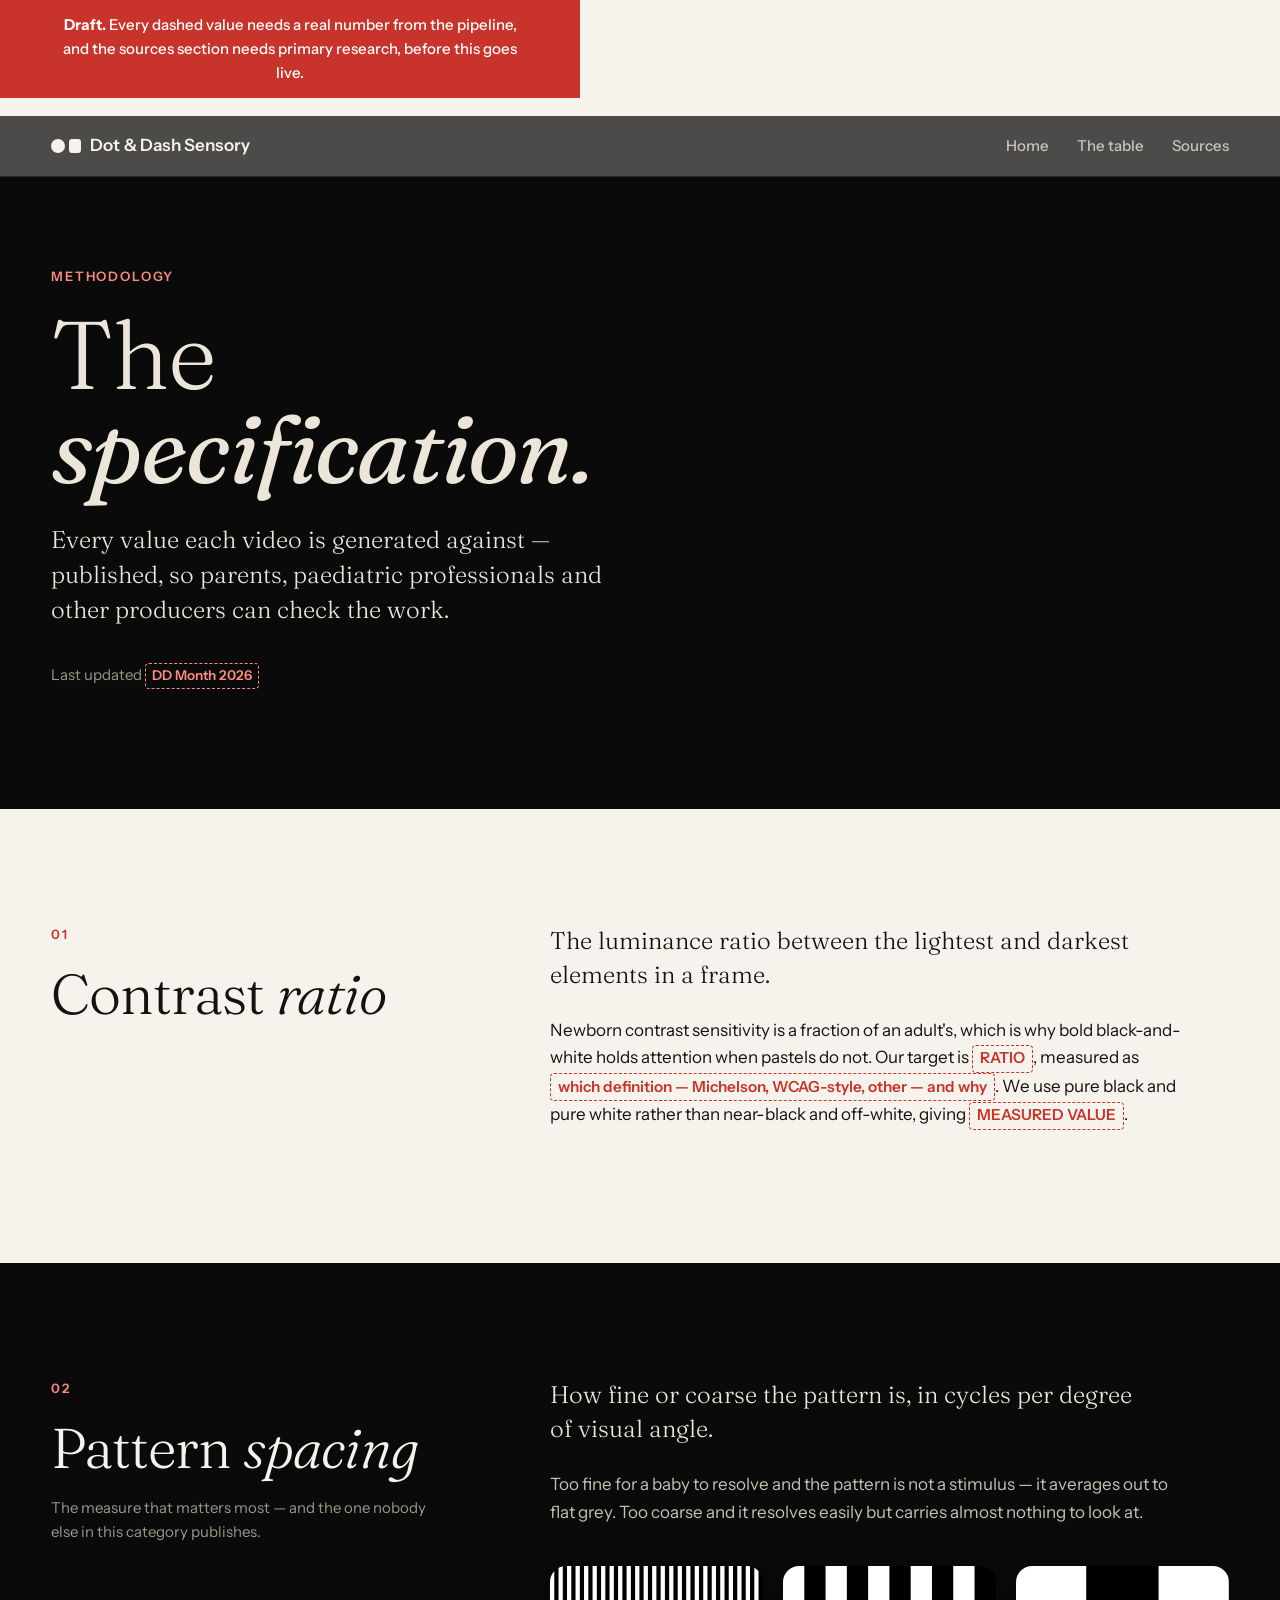
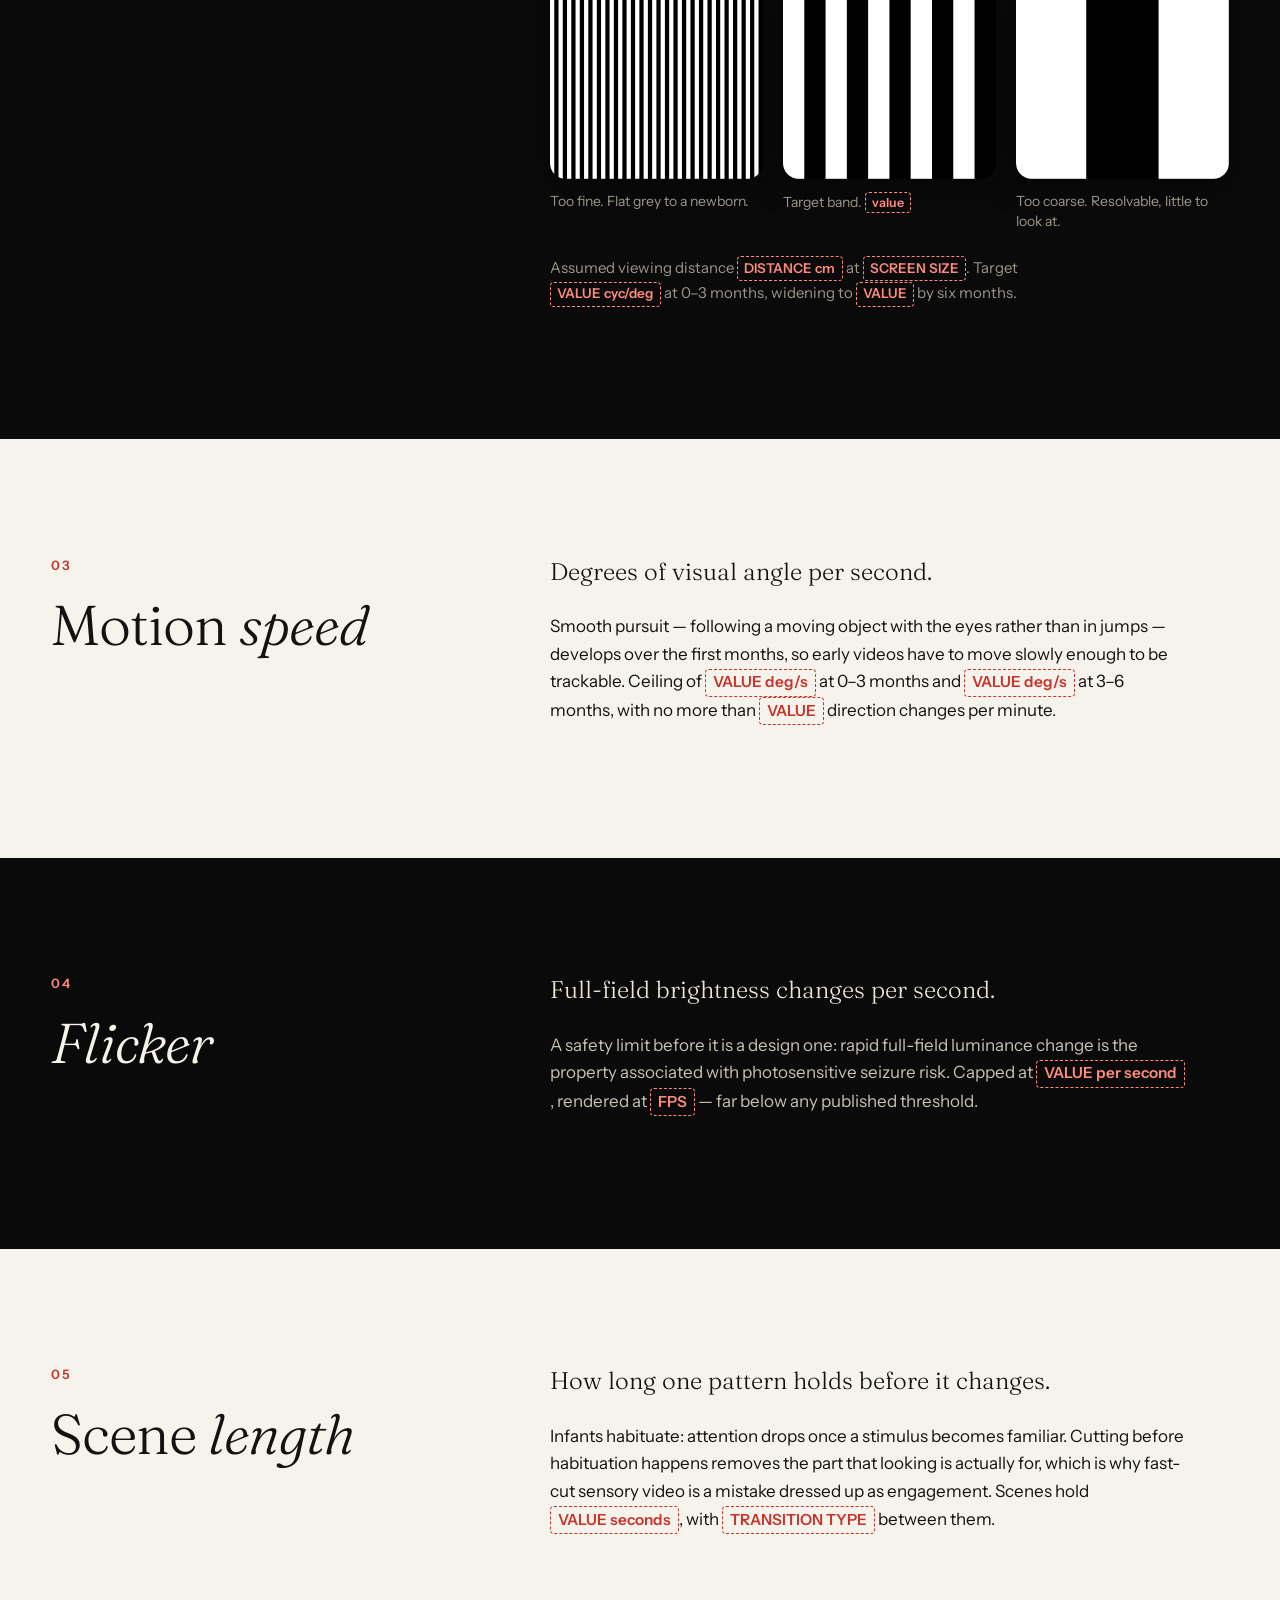
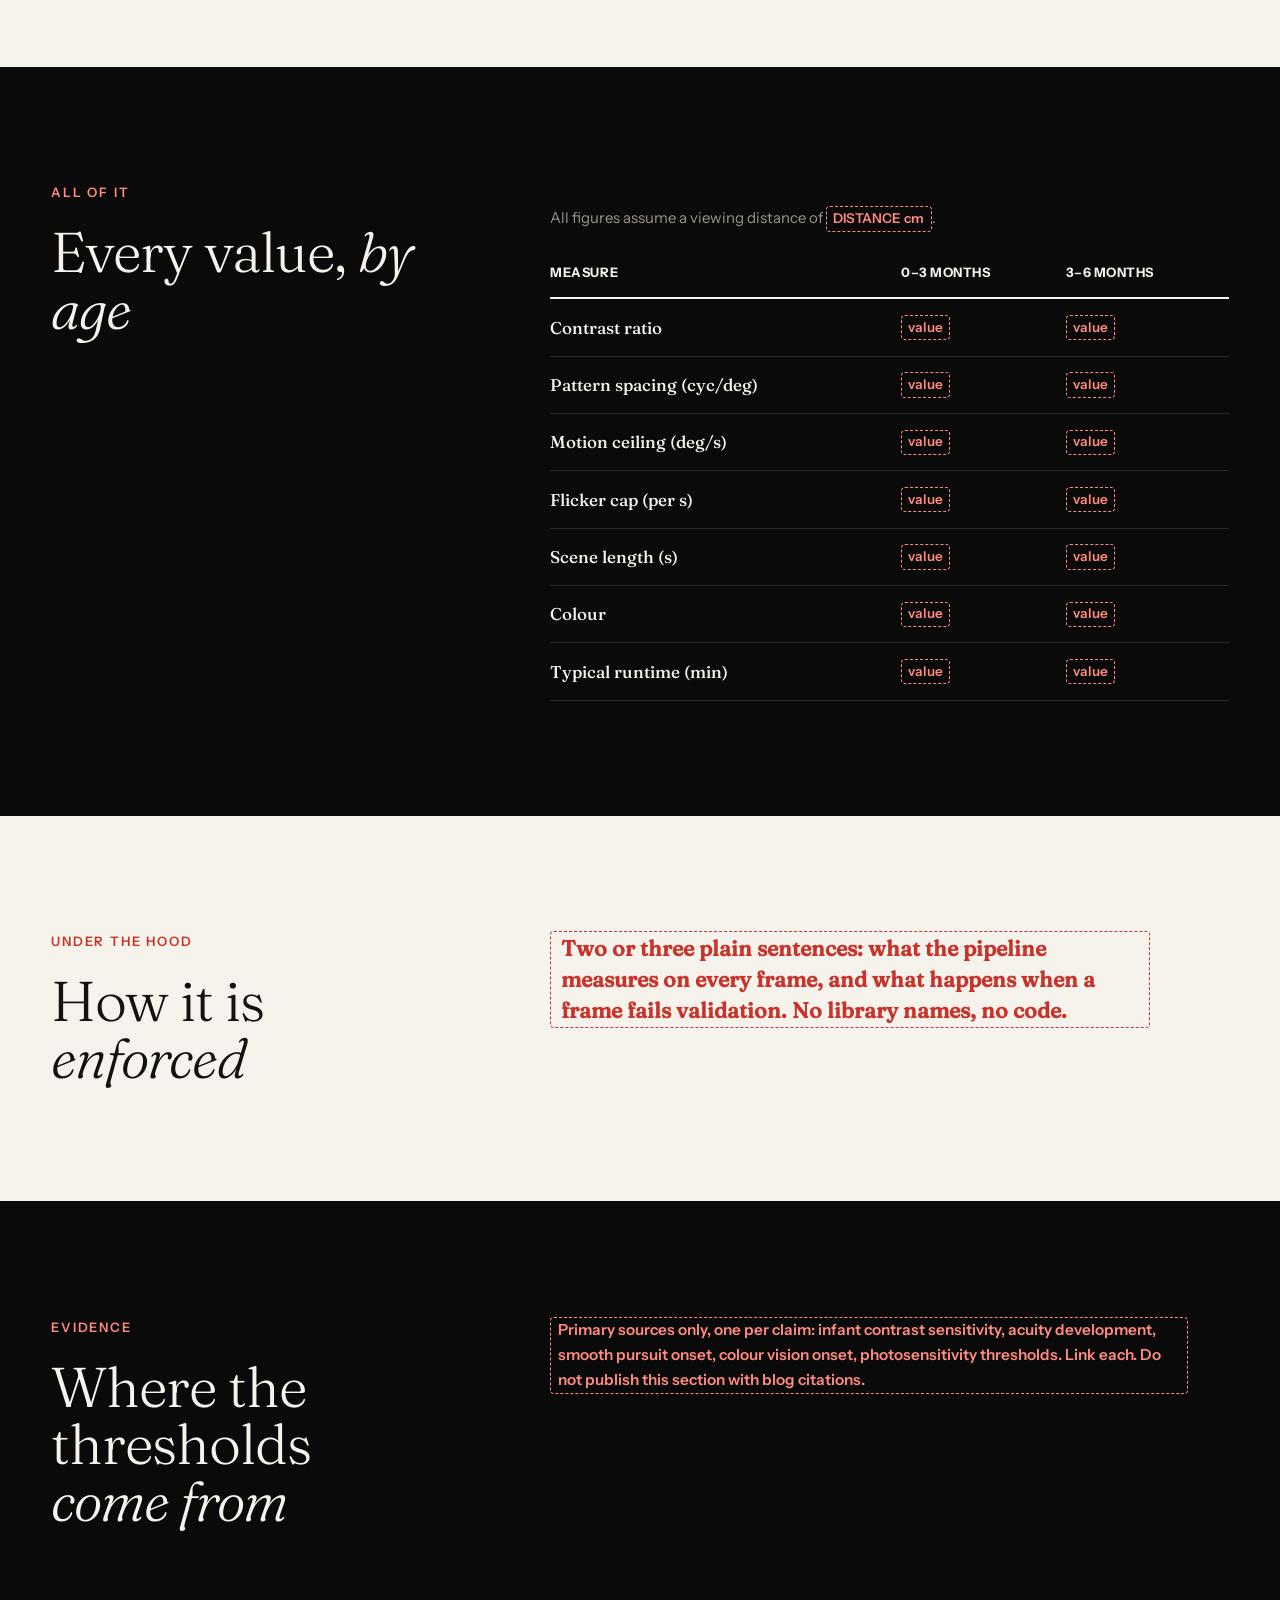
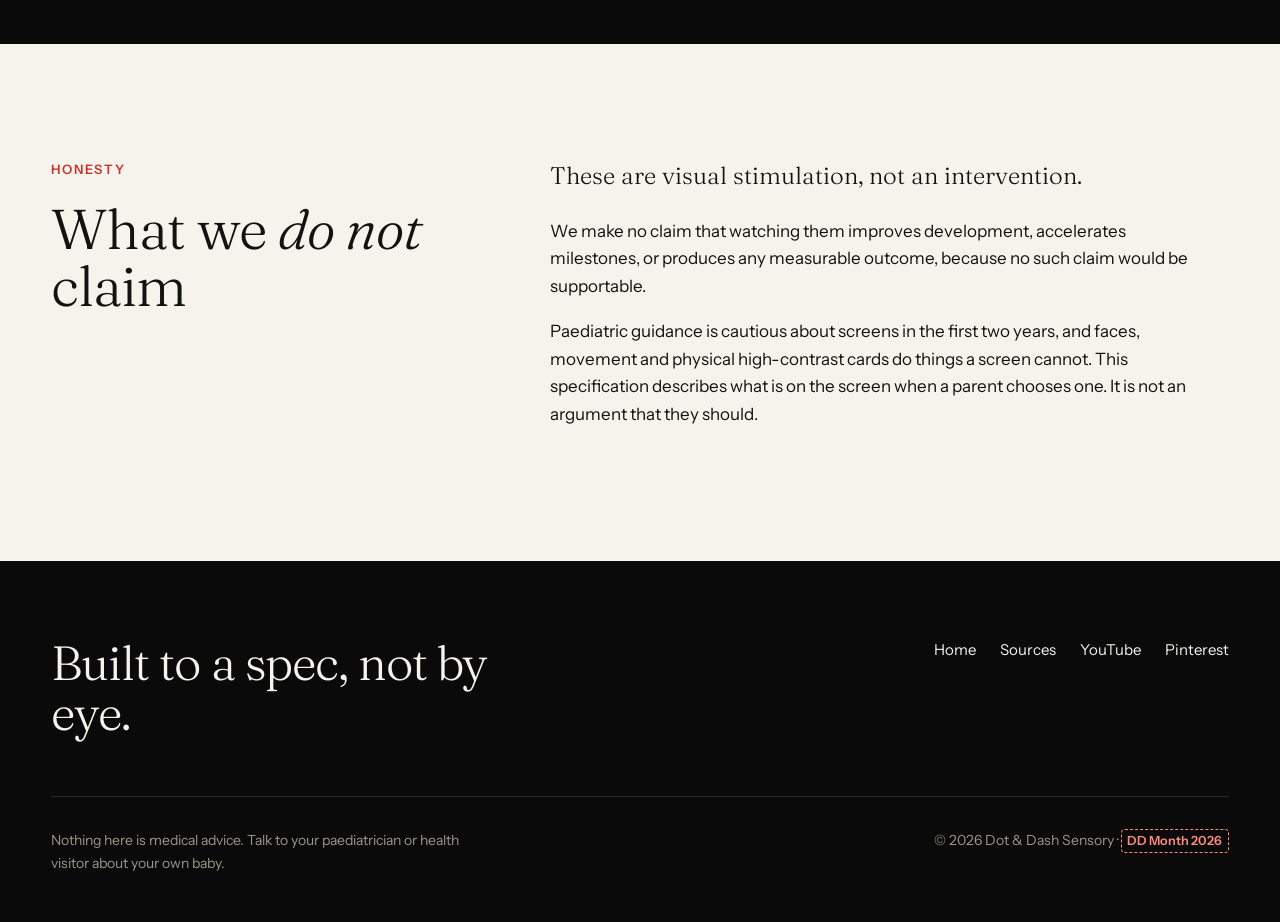
==== methodology.html @ 435bf4a9 "Add files via upload" ====
<!DOCTYPE html>
<html lang="en">
<head>
<meta charset="utf-8">
<meta name="viewport" content="width=device-width, initial-scale=1">
<title>The specification — Dot &amp; Dash Sensory</title>
<meta name="description" content="The published production specification for Dot &amp; Dash Sensory: contrast ratio, pattern spacing, motion speed, flicker limits and scene length, by age band from 0 to 6 months.">
<link rel="icon" type="image/png" href="[data-uri]">
<meta name="theme-color" content="#0a0a0a">
<link rel="canonical" href="https://dotanddashsensory.com/methodology.html">
<style>
@font-face{font-family:'Fraunces';font-style:normal;font-weight:300;font-display:swap;src:url([data-uri]) format('woff2')}
@font-face{font-family:'Fraunces';font-style:normal;font-weight:400;font-display:swap;src:url([data-uri]) format('woff2')}
@font-face{font-family:'Fraunces';font-style:normal;font-weight:500;font-display:swap;src:url([data-uri]) format('woff2')}
@font-face{font-family:'Fraunces';font-style:italic;font-weight:400;font-display:swap;src:url([data-uri]) format('woff2')}
@font-face{font-family:'Fraunces';font-style:italic;font-weight:300;font-display:swap;src:url([data-uri]) format('woff2')}
@font-face{font-family:'InstrumentSans';font-style:normal;font-weight:400;font-display:swap;src:url([data-uri]) format('woff2')}
@font-face{font-family:'InstrumentSans';font-style:normal;font-weight:500;font-display:swap;src:url([data-uri]) format('woff2')}
@font-face{font-family:'InstrumentSans';font-style:normal;font-weight:600;font-display:swap;src:url([data-uri]) format('woff2')}
@font-face{font-family:'InstrumentSans';font-style:normal;font-weight:700;font-display:swap;src:url([data-uri]) format('woff2')}

:root{
  --black:#0a0a0a;
  --paper:#f6f3ec;
  --paper-2:#efe9dd;
  --ink:#141210;
  --dim:#5c574e;
  --line:#d9d2c4;
  --line-dk:#2b2825;
  --cream-on-black:#ece6da;
  --dim-on-black:#9c968a;
  --accent:#c8342b;
  --pad:clamp(1.25rem,4vw,4rem);
  --gut:clamp(1rem,1.6vw,1.75rem);
  --max:1480px;
  --shadow:0 1px 2px rgba(20,18,16,.04),0 8px 24px rgba(20,18,16,.08),0 24px 60px rgba(20,18,16,.10);
  --shadow-lg:0 2px 4px rgba(20,18,16,.06),0 20px 50px rgba(20,18,16,.16),0 40px 90px rgba(20,18,16,.14);
}

*,*::before,*::after{box-sizing:border-box}
html{-webkit-text-size-adjust:100%;scroll-behavior:smooth}

body{
  margin:0;background:var(--paper);color:var(--ink);
  font-family:'InstrumentSans',system-ui,sans-serif;
  font-size:1.0625rem;line-height:1.62;overflow-x:hidden;
  -webkit-font-smoothing:antialiased;
}

.g{display:grid;grid-template-columns:repeat(12,minmax(0,1fr));column-gap:var(--gut);
   max-width:var(--max);margin:0 auto;padding:0 var(--pad)}
.c1-13{grid-column:1/13}.c1-6{grid-column:1/7}.c1-7{grid-column:1/8}.c1-5{grid-column:1/6}
.c7-13{grid-column:7/13}.c8-13{grid-column:8/13}.c6-13{grid-column:6/13}.c2-12{grid-column:2/12}
.c1-4{grid-column:1/5}.c5-13{grid-column:5/13}
@media (max-width:60rem){
  .c1-6,.c1-7,.c1-5,.c7-13,.c8-13,.c6-13,.c2-12,.c1-4,.c5-13{grid-column:1/13}
}

/* ── type ── */
.serif{font-family:'Fraunces',Georgia,'Times New Roman',serif;font-optical-sizing:auto}
h1,h2,h3{font-family:'Fraunces',Georgia,'Times New Roman',serif;margin:0;font-optical-sizing:auto}
h1{font-size:clamp(2.9rem,7.5vw,6.5rem);line-height:.98;letter-spacing:-.02em;
   font-weight:340;font-variation-settings:'opsz' 144}
h1 em{font-style:italic;font-weight:400}
h2{font-size:clamp(2rem,4.6vw,3.5rem);line-height:1.02;letter-spacing:-.018em;
   font-weight:360;font-variation-settings:'opsz' 90}
h2 em{font-style:italic}
h3{font-size:1.5rem;line-height:1.14;letter-spacing:-.01em;font-weight:460;
   font-variation-settings:'opsz' 30;margin-bottom:.5rem}
.kicker{font-family:'InstrumentSans',sans-serif;font-size:.8125rem;font-weight:600;
  letter-spacing:.14em;text-transform:uppercase;color:var(--accent);margin:0 0 1.25rem}
.dark .kicker{color:#e98b84}
p{margin:0 0 1.1rem;max-width:58ch}
.lede{font-size:clamp(1.1875rem,1.9vw,1.5rem);line-height:1.44;max-width:40ch;
  font-family:'Fraunces',Georgia,serif;font-weight:330;font-variation-settings:'opsz' 40;color:var(--ink)}
.dark .lede{color:var(--cream-on-black)}
.sm{font-size:.9375rem;color:var(--dim);max-width:54ch}
.dark .sm{color:var(--dim-on-black)}
a{color:inherit}

.dark{background:var(--black);color:var(--cream-on-black)}
.dark p{color:#c7c1b5}
.dark h1,.dark h2,.dark h3{color:var(--paper)}
section{padding:clamp(4.5rem,9vw,9rem) 0;position:relative}
section.snug{padding:clamp(3rem,5vw,5rem) 0}

/* ── link button ── */
.btn{display:inline-flex;align-items:center;gap:.6rem;font-weight:600;font-size:1rem;
  text-decoration:none;color:var(--paper);background:var(--black);
  padding:.85rem 1.5rem;border-radius:100px;transition:transform .2s ease,box-shadow .2s ease}
.btn:hover{transform:translateY(-2px);box-shadow:var(--shadow)}
.btn .arw{transition:transform .2s ease}
.btn:hover .arw{transform:translateX(3px)}
.dark .btn{background:var(--paper);color:var(--black)}
.link{display:inline-flex;align-items:center;gap:.5rem;font-weight:600;text-decoration:none;
  border-bottom:2px solid var(--accent);padding-bottom:2px}
.link:hover{border-bottom-color:currentColor}

/* ── nav ── */
.nav{position:sticky;top:0;z-index:50;background:rgba(246,243,236,.82);
  backdrop-filter:saturate(1.2) blur(14px);border-bottom:1px solid var(--line)}
.dark .nav,.nav.on-dark{background:rgba(10,10,10,.72);border-bottom-color:var(--line-dk)}
.nav .row{display:flex;align-items:center;justify-content:space-between;gap:2rem;padding:1rem 0}
.mark{display:inline-flex;align-items:center;gap:.55rem;text-decoration:none;color:inherit;font-weight:600;letter-spacing:.01em;white-space:nowrap}
@media (max-width:26rem){.mark{font-size:.9375rem;gap:.4rem}}
.mark svg{display:block;flex:none}
.nav nav{display:flex;gap:1.75rem;font-size:.9375rem;font-weight:500}
.nav nav a{text-decoration:none;opacity:.72;transition:opacity .15s}
.nav nav a:hover{opacity:1}
@media (max-width:34rem){.nav nav a.hide-s{display:none}.nav nav{gap:1.1rem;font-size:.875rem}.nav .row{gap:.75rem}}
@media (max-width:24rem){.nav nav a:last-child{display:none}}

/* ── hero ── */
.hero{background:var(--black);color:var(--cream-on-black);padding:clamp(3rem,7vw,6.5rem) 0 clamp(4rem,8vw,7rem);position:relative;overflow:hidden}
.hero .g{align-items:center;position:relative;z-index:2}
.hero h1{margin-bottom:1.75rem}
.hero .lede{margin-bottom:2.25rem;color:var(--cream-on-black)}
.hero .cta{display:flex;gap:1rem;flex-wrap:wrap;align-items:center}

/* stimulus viewer */
.viewer{position:relative;aspect-ratio:1;border-radius:24px;overflow:hidden;
  box-shadow:var(--shadow-lg);background:#000}
.viewer svg{position:absolute;inset:0;width:100%;height:100%;transition:filter .5s cubic-bezier(.4,0,.2,1),opacity .5s ease}
.viewer .glow{position:absolute;inset:0;pointer-events:none;
  box-shadow:inset 0 0 120px rgba(0,0,0,.5);border-radius:24px}
.viewer .tag{position:absolute;left:1rem;bottom:1rem;z-index:3;
  background:rgba(246,243,236,.94);color:var(--black);font-size:.8125rem;font-weight:600;
  padding:.4rem .8rem;border-radius:100px;backdrop-filter:blur(6px)}
.ages{display:flex;flex-wrap:wrap;gap:.5rem;margin-top:1.25rem}
.ages button{font:inherit;font-size:.875rem;font-weight:600;padding:.5rem .95rem;cursor:pointer;
  background:transparent;color:var(--cream-on-black);border:1.5px solid #34322e;border-radius:100px;
  transition:all .16s ease}
.ages button:hover{border-color:#5c574e}
.ages button[aria-pressed="true"]{background:var(--paper);color:var(--black);border-color:var(--paper)}
.viewer-note{font-size:.9rem;color:var(--dim-on-black);margin:.9rem 0 0;min-height:2.8em;max-width:38ch}
@media (max-width:60rem){
  .hero .viewer-wrap{margin-top:3rem;max-width:440px}
  .hero .g{align-items:start}
}

/* ── marquee of patterns ── */
.marquee{background:var(--paper-2);border-top:1px solid var(--line);border-bottom:1px solid var(--line);padding:1.75rem 0;overflow:hidden}
.marquee .track{display:flex;gap:1.25rem;width:max-content;animation:slide 40s linear infinite}
@keyframes slide{to{transform:translateX(-50%)}}
.marquee:hover .track{animation-play-state:paused}
.marquee .tile{width:88px;height:88px;border-radius:14px;overflow:hidden;flex:none;box-shadow:var(--shadow)}
.marquee .tile svg{display:block;width:100%;height:100%}
@media (prefers-reduced-motion:reduce){.marquee .track{animation:none;flex-wrap:wrap;width:auto;justify-content:center}}

/* ── feature: contrast comparison ── */
.slab{background:var(--black);color:var(--cream-on-black);border-radius:28px;padding:clamp(2rem,4vw,3.5rem);box-shadow:var(--shadow-lg)}
.pair{display:grid;grid-template-columns:1fr 1fr;gap:1.25rem;margin-top:2rem}
.pair figure{margin:0}
.pair .frame{aspect-ratio:1;border-radius:16px;overflow:hidden;box-shadow:0 10px 30px rgba(0,0,0,.4)}
.pair .frame svg{display:block;width:100%;height:100%}
.pair figcaption{font-size:.875rem;color:var(--dim-on-black);margin-top:.85rem;line-height:1.4}
@media (max-width:30rem){.pair{grid-template-columns:1fr}}

/* ── numbered specs ── */
.specs{margin-top:clamp(2rem,4vw,3rem);border-top:1px solid var(--line)}
.spec{display:grid;grid-template-columns:5.5rem 1fr;gap:1.5rem;padding:clamp(1.75rem,3vw,2.5rem) 0;border-bottom:1px solid var(--line);align-items:baseline}
.spec .n{font-family:'Fraunces',Georgia,serif;font-size:2.75rem;font-weight:300;line-height:.9;
  font-variation-settings:'opsz' 60;color:var(--accent)}
.spec .t p{margin-bottom:0;color:var(--dim)}
.spec .t p{max-width:52ch}
@media (max-width:30rem){.spec{grid-template-columns:1fr;gap:.35rem}.spec .n{font-size:2.25rem}}

/* ── data table ── */
.data{width:100%;border-collapse:collapse;font-size:.9375rem;margin:1.5rem 0 0}
.data caption{text-align:left;color:var(--dim);font-size:.9375rem;padding-bottom:1rem}
.data th,.data td{text-align:left;padding:.9rem 1rem .9rem 0;border-bottom:1px solid var(--line)}
.data thead th{border-bottom:2px solid var(--ink);font-weight:700;font-size:.8125rem;letter-spacing:.04em;text-transform:uppercase}
.data tbody th{font-weight:500;font-family:'Fraunces',Georgia,serif;font-size:1.0625rem}

/* ── faq ── */
.faq{border-top:1px solid var(--line)}
.faq details{border-bottom:1px solid var(--line)}
.faq summary{cursor:pointer;list-style:none;padding:1.3rem 3rem 1.3rem 0;position:relative;
  font-family:'Fraunces',Georgia,serif;font-size:clamp(1.125rem,1.7vw,1.375rem);font-weight:440;
  font-variation-settings:'opsz' 32;letter-spacing:-.01em;line-height:1.25;transition:color .15s}
.faq summary:hover{color:var(--accent)}
.faq summary::-webkit-details-marker{display:none}
.faq summary::after{content:"";position:absolute;right:.5rem;top:1.55rem;width:.7rem;height:.7rem;
  border-right:2px solid currentColor;border-bottom:2px solid currentColor;transform:rotate(45deg);
  transform-origin:60% 60%;transition:transform .22s ease;opacity:.6}
.faq details[open] summary::after{transform:rotate(-135deg)}
.faq details[open] summary{color:var(--ink)}
.faq .a{padding:0 3rem 1.6rem 0}
.faq .a p{color:var(--dim);max-width:60ch}
.faq .a p:last-child{margin-bottom:0}

/* ── flags ── */
.flag{display:inline-block;font-size:.9em;font-weight:600;padding:.05em .45em;
  border:1.5px dashed var(--accent);color:var(--accent);border-radius:4px}
.draftbar{background:var(--accent);color:#fff;font-size:.9375rem;font-weight:500;padding:.8rem var(--pad);text-align:center;width:100%;display:block}

/* ── footer ── */
footer{background:var(--black);color:var(--dim-on-black);padding:clamp(3.5rem,6vw,5.5rem) 0 3rem}
footer .top{display:flex;justify-content:space-between;gap:2.5rem;flex-wrap:wrap;padding-bottom:2.5rem;border-bottom:1px solid var(--line-dk)}
footer .big{font-family:'Fraunces',Georgia,serif;font-size:clamp(1.75rem,4vw,3rem);font-weight:320;
  font-variation-settings:'opsz' 60;color:var(--paper);max-width:16ch;line-height:1.05;letter-spacing:-.02em}
footer a{color:var(--paper);text-decoration:none}
footer nav{display:flex;gap:1.5rem;font-size:.9375rem;flex-wrap:wrap}
footer .bottom{padding-top:2rem;display:flex;justify-content:space-between;gap:1.5rem;flex-wrap:wrap;font-size:.875rem}
footer .bottom p{max-width:46ch;margin:0}

:focus-visible{outline:3px solid var(--accent);outline-offset:3px;border-radius:2px}
.dark :focus-visible,footer :focus-visible,.hero :focus-visible{outline-color:#e98b84}
@media (prefers-reduced-motion:reduce){html{scroll-behavior:auto}*{transition-duration:.01ms !important;animation:none !important}}


/* ── dark-context colour fixes ── */
:root{--accent-dk:#ff8a7e}
.hero,footer,.dark,.slab{--accent:var(--accent-dk)}
.hero .kicker,footer .kicker,.dark .kicker,.slab .kicker{color:var(--accent-dk)}
.hero .flag,footer .flag,.dark .flag,.slab .flag{color:var(--accent-dk);border-color:var(--accent-dk)}
.hero .sm,footer .sm,.dark .sm,.slab .sm{color:var(--dim-on-black)}
.dark .spec .t p,.dark .data caption{color:var(--dim-on-black)}
.dark .data th,.dark .data td{border-bottom-color:var(--line-dk)}
.dark .data thead th{border-bottom-color:var(--paper);color:var(--paper)}
.dark .data tbody th{color:var(--paper)}
.dark .specs,.dark .spec{border-color:var(--line-dk)}
/* nav must invert its text, not just its background */
.nav.on-dark{color:var(--paper)}
.nav.on-dark .mark,.nav.on-dark nav a{color:var(--paper)}
.nav:not(.on-dark){color:var(--ink)}
.nav:not(.on-dark) .mark,.nav:not(.on-dark) nav a{color:var(--ink)}
.dark .link{border-bottom-color:var(--accent-dk)}
.hero .link{border-bottom-color:var(--accent-dk)}

</style>
<script type="application/ld+json">
{"@context":"https://schema.org","@type":"TechArticle","headline":"The specification behind Dot & Dash Sensory videos","description":"Published production specification: contrast ratio, pattern spacing, motion speed, flicker limits and scene length, by age band from 0 to 6 months.","url":"https://dotanddashsensory.com/methodology.html","datePublished":"2026-09-DD","dateModified":"2026-09-DD","author":{"@type":"Organization","name":"Dot & Dash Sensory"},"publisher":{"@type":"Organization","name":"Dot & Dash Sensory"}}
</script>
</head>
<body>

<p class="draftbar"><strong>Draft.</strong> Every dashed value needs a real number from the pipeline, and the sources section needs primary research, before this goes live.</p>

<header class="nav on-dark">
  <div class="g"><div class="c1-13 row">
    <a class="mark" href="/">
      <svg width="30" height="14" viewBox="0 0 30 14" aria-hidden="true"><circle cx="7" cy="7" r="7" fill="currentColor"/><rect x="18" y="0" width="12" height="14" rx="3" fill="currentColor"/></svg>
      Dot &amp; Dash Sensory
    </a>
    <nav>
      <a href="/">Home</a>
      <a href="#table" class="hide-s">The table</a>
      <a href="#sources">Sources</a>
    </nav>
  </div></div>
</header>

<div class="hero">
  <div class="g">
    <div class="c1-7">
      <p class="kicker">Methodology</p>
      <h1>The <em>specification.</em></h1>
      <p class="lede">Every value each video is generated against — published, so parents, paediatric professionals and other producers can check the work.</p>
      <p class="sm" style="color:var(--dim-on-black)">Last updated <span class="flag">DD Month 2026</span></p>
    </div>
  </div>
</div>

<section>
  <div class="g">
    <div class="c1-4"><p class="kicker">01</p><h2>Contrast <em>ratio</em></h2></div>
    <div class="c6-13">
      <p class="lede" style="margin-bottom:1.5rem">The luminance ratio between the lightest and darkest elements in a frame.</p>
      <p>Newborn contrast sensitivity is a fraction of an adult's, which is why bold black-and-white holds attention when pastels do not. Our target is <span class="flag">RATIO</span>, measured as <span class="flag">which definition — Michelson, WCAG-style, other — and why</span>. We use pure black and pure white rather than near-black and off-white, giving <span class="flag">MEASURED VALUE</span>.</p>
    </div>
  </div>
</section>

<section class="dark">
  <div class="g">
    <div class="c1-4"><p class="kicker">02</p><h2>Pattern <em>spacing</em></h2><p class="sm" style="margin-top:1.25rem">The measure that matters most — and the one nobody else in this category publishes.</p></div>
    <div class="c6-13">
      <p class="lede" style="margin-bottom:1.5rem">How fine or coarse the pattern is, in cycles per degree of visual angle.</p>
      <p>Too fine for a baby to resolve and the pattern is not a stimulus — it averages out to flat grey. Too coarse and it resolves easily but carries almost nothing to look at.</p>
      <div class="pair" style="grid-template-columns:repeat(3,1fr);margin-top:2.5rem">
        <figure>
          <div class="frame"><svg viewBox="0 0 200 200" role="img" aria-label="Very fine stripes"><rect width="200" height="200" fill="#000"/><g fill="#fff"><rect x="0" width="4" height="200"/><rect x="8" width="4" height="200"/><rect x="16" width="4" height="200"/><rect x="24" width="4" height="200"/><rect x="32" width="4" height="200"/><rect x="40" width="4" height="200"/><rect x="48" width="4" height="200"/><rect x="56" width="4" height="200"/><rect x="64" width="4" height="200"/><rect x="72" width="4" height="200"/><rect x="80" width="4" height="200"/><rect x="88" width="4" height="200"/><rect x="96" width="4" height="200"/><rect x="104" width="4" height="200"/><rect x="112" width="4" height="200"/><rect x="120" width="4" height="200"/><rect x="128" width="4" height="200"/><rect x="136" width="4" height="200"/><rect x="144" width="4" height="200"/><rect x="152" width="4" height="200"/><rect x="160" width="4" height="200"/><rect x="168" width="4" height="200"/><rect x="176" width="4" height="200"/><rect x="184" width="4" height="200"/><rect x="192" width="4" height="200"/></g></svg></div>
          <figcaption>Too fine. Flat grey to a newborn.</figcaption>
        </figure>
        <figure>
          <div class="frame"><svg viewBox="0 0 200 200" role="img" aria-label="Medium stripes at target spacing"><rect width="200" height="200" fill="#000"/><g fill="#fff"><rect x="0" width="20" height="200"/><rect x="40" width="20" height="200"/><rect x="80" width="20" height="200"/><rect x="120" width="20" height="200"/><rect x="160" width="20" height="200"/></g></svg></div>
          <figcaption>Target band. <span class="flag">value</span></figcaption>
        </figure>
        <figure>
          <div class="frame"><svg viewBox="0 0 200 200" role="img" aria-label="Very wide stripes"><rect width="200" height="200" fill="#000"/><g fill="#fff"><rect x="0" width="66" height="200"/><rect x="134" width="66" height="200"/></g></svg></div>
          <figcaption>Too coarse. Resolvable, little to look at.</figcaption>
        </figure>
      </div>
      <p class="sm" style="margin-top:1.5rem">Assumed viewing distance <span class="flag">DISTANCE cm</span> at <span class="flag">SCREEN SIZE</span>. Target <span class="flag">VALUE cyc/deg</span> at 0–3 months, widening to <span class="flag">VALUE</span> by six months.</p>
    </div>
  </div>
</section>

<section>
  <div class="g">
    <div class="c1-4"><p class="kicker">03</p><h2>Motion <em>speed</em></h2></div>
    <div class="c6-13">
      <p class="lede" style="margin-bottom:1.5rem">Degrees of visual angle per second.</p>
      <p>Smooth pursuit — following a moving object with the eyes rather than in jumps — develops over the first months, so early videos have to move slowly enough to be trackable. Ceiling of <span class="flag">VALUE deg/s</span> at 0–3 months and <span class="flag">VALUE deg/s</span> at 3–6 months, with no more than <span class="flag">VALUE</span> direction changes per minute.</p>
    </div>
  </div>
</section>

<section class="dark">
  <div class="g">
    <div class="c1-4"><p class="kicker">04</p><h2><em>Flicker</em></h2></div>
    <div class="c6-13">
      <p class="lede" style="margin-bottom:1.5rem">Full-field brightness changes per second.</p>
      <p>A safety limit before it is a design one: rapid full-field luminance change is the property associated with photosensitive seizure risk. Capped at <span class="flag">VALUE per second</span>, rendered at <span class="flag">FPS</span> — far below any published threshold.</p>
    </div>
  </div>
</section>

<section>
  <div class="g">
    <div class="c1-4"><p class="kicker">05</p><h2>Scene <em>length</em></h2></div>
    <div class="c6-13">
      <p class="lede" style="margin-bottom:1.5rem">How long one pattern holds before it changes.</p>
      <p>Infants habituate: attention drops once a stimulus becomes familiar. Cutting before habituation happens removes the part that looking is actually for, which is why fast-cut sensory video is a mistake dressed up as engagement. Scenes hold <span class="flag">VALUE seconds</span>, with <span class="flag">TRANSITION TYPE</span> between them.</p>
    </div>
  </div>
</section>

<section class="dark" id="table">
  <div class="g">
    <div class="c1-4"><p class="kicker">All of it</p><h2>Every value, <em>by age</em></h2></div>
    <div class="c6-13">
      <table class="data">
        <caption style="color:var(--dim-on-black)">All figures assume a viewing distance of <span class="flag">DISTANCE cm</span>.</caption>
        <thead><tr><th scope="col">Measure</th><th scope="col">0–3 months</th><th scope="col">3–6 months</th></tr></thead>
        <tbody>
          <tr><th scope="row">Contrast ratio</th><td><span class="flag">value</span></td><td><span class="flag">value</span></td></tr>
          <tr><th scope="row">Pattern spacing (cyc/deg)</th><td><span class="flag">value</span></td><td><span class="flag">value</span></td></tr>
          <tr><th scope="row">Motion ceiling (deg/s)</th><td><span class="flag">value</span></td><td><span class="flag">value</span></td></tr>
          <tr><th scope="row">Flicker cap (per s)</th><td><span class="flag">value</span></td><td><span class="flag">value</span></td></tr>
          <tr><th scope="row">Scene length (s)</th><td><span class="flag">value</span></td><td><span class="flag">value</span></td></tr>
          <tr><th scope="row">Colour</th><td><span class="flag">value</span></td><td><span class="flag">value</span></td></tr>
          <tr><th scope="row">Typical runtime (min)</th><td><span class="flag">value</span></td><td><span class="flag">value</span></td></tr>
        </tbody>
      </table>
    </div>
  </div>
</section>

<section>
  <div class="g">
    <div class="c1-4"><p class="kicker">Under the hood</p><h2>How it is <em>enforced</em></h2></div>
    <div class="c6-13"><p class="lede"><span class="flag">Two or three plain sentences: what the pipeline measures on every frame, and what happens when a frame fails validation. No library names, no code.</span></p></div>
  </div>
</section>

<section class="dark" id="sources">
  <div class="g">
    <div class="c1-4"><p class="kicker">Evidence</p><h2>Where the thresholds <em>come from</em></h2></div>
    <div class="c6-13"><p><span class="flag">Primary sources only, one per claim: infant contrast sensitivity, acuity development, smooth pursuit onset, colour vision onset, photosensitivity thresholds. Link each. Do not publish this section with blog citations.</span></p></div>
  </div>
</section>

<section>
  <div class="g">
    <div class="c1-4"><p class="kicker">Honesty</p><h2>What we <em>do not</em> claim</h2></div>
    <div class="c6-13">
      <p class="lede" style="margin-bottom:1.5rem">These are visual stimulation, not an intervention.</p>
      <p>We make no claim that watching them improves development, accelerates milestones, or produces any measurable outcome, because no such claim would be supportable.</p>
      <p>Paediatric guidance is cautious about screens in the first two years, and faces, movement and physical high-contrast cards do things a screen cannot. This specification describes what is on the screen when a parent chooses one. It is not an argument that they should.</p>
    </div>
  </div>
</section>

<footer>
  <div class="g"><div class="c1-13">
    <div class="top">
      <p class="big">Built to a spec, not by eye.</p>
      <nav>
        <a href="/">Home</a>
        <a href="#sources">Sources</a>
        <a href="https://www.youtube.com/@REPLACE">YouTube</a>
        <a href="https://www.pinterest.com/REPLACE/">Pinterest</a>
      </nav>
    </div>
    <div class="bottom">
      <p>Nothing here is medical advice. Talk to your paediatrician or health visitor about your own baby.</p>
      <p>© 2026 Dot &amp; Dash Sensory · <span class="flag">DD Month 2026</span></p>
    </div>
  </div></div>
</footer>

</body>
</html>
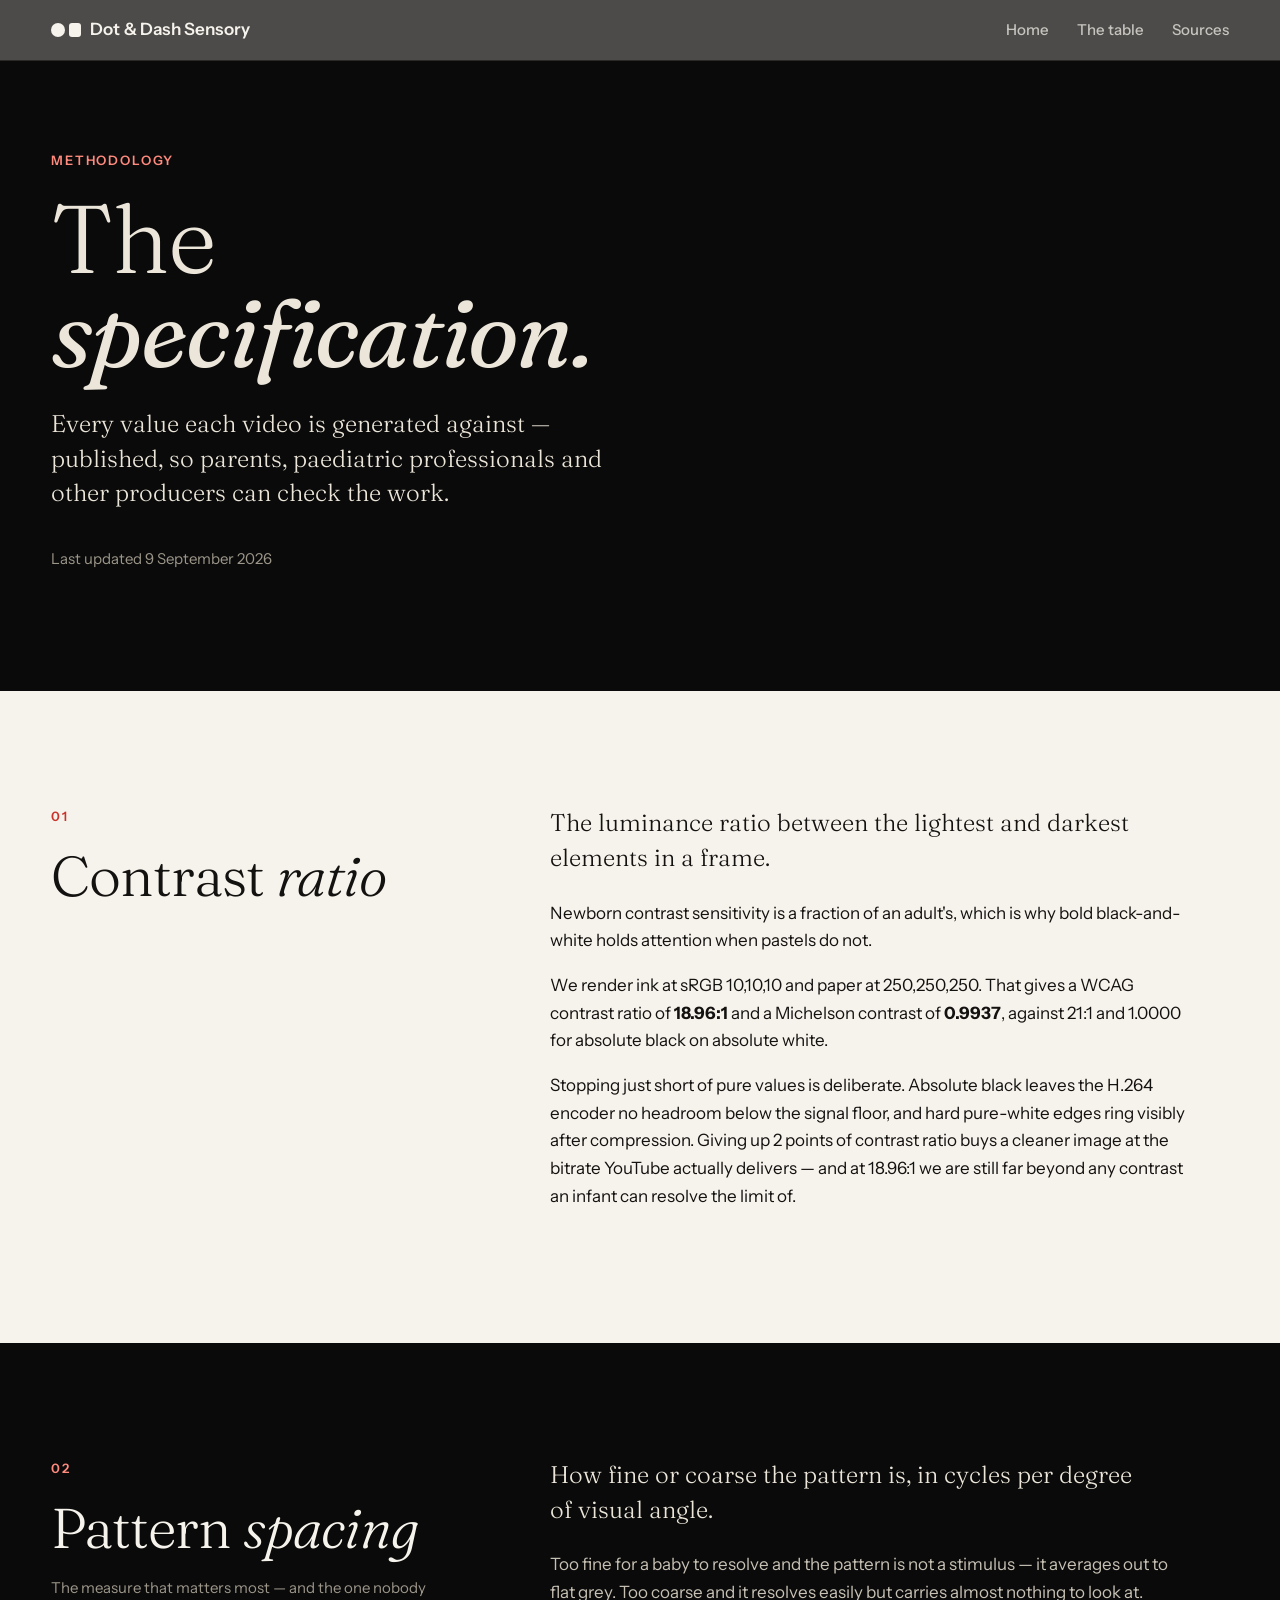
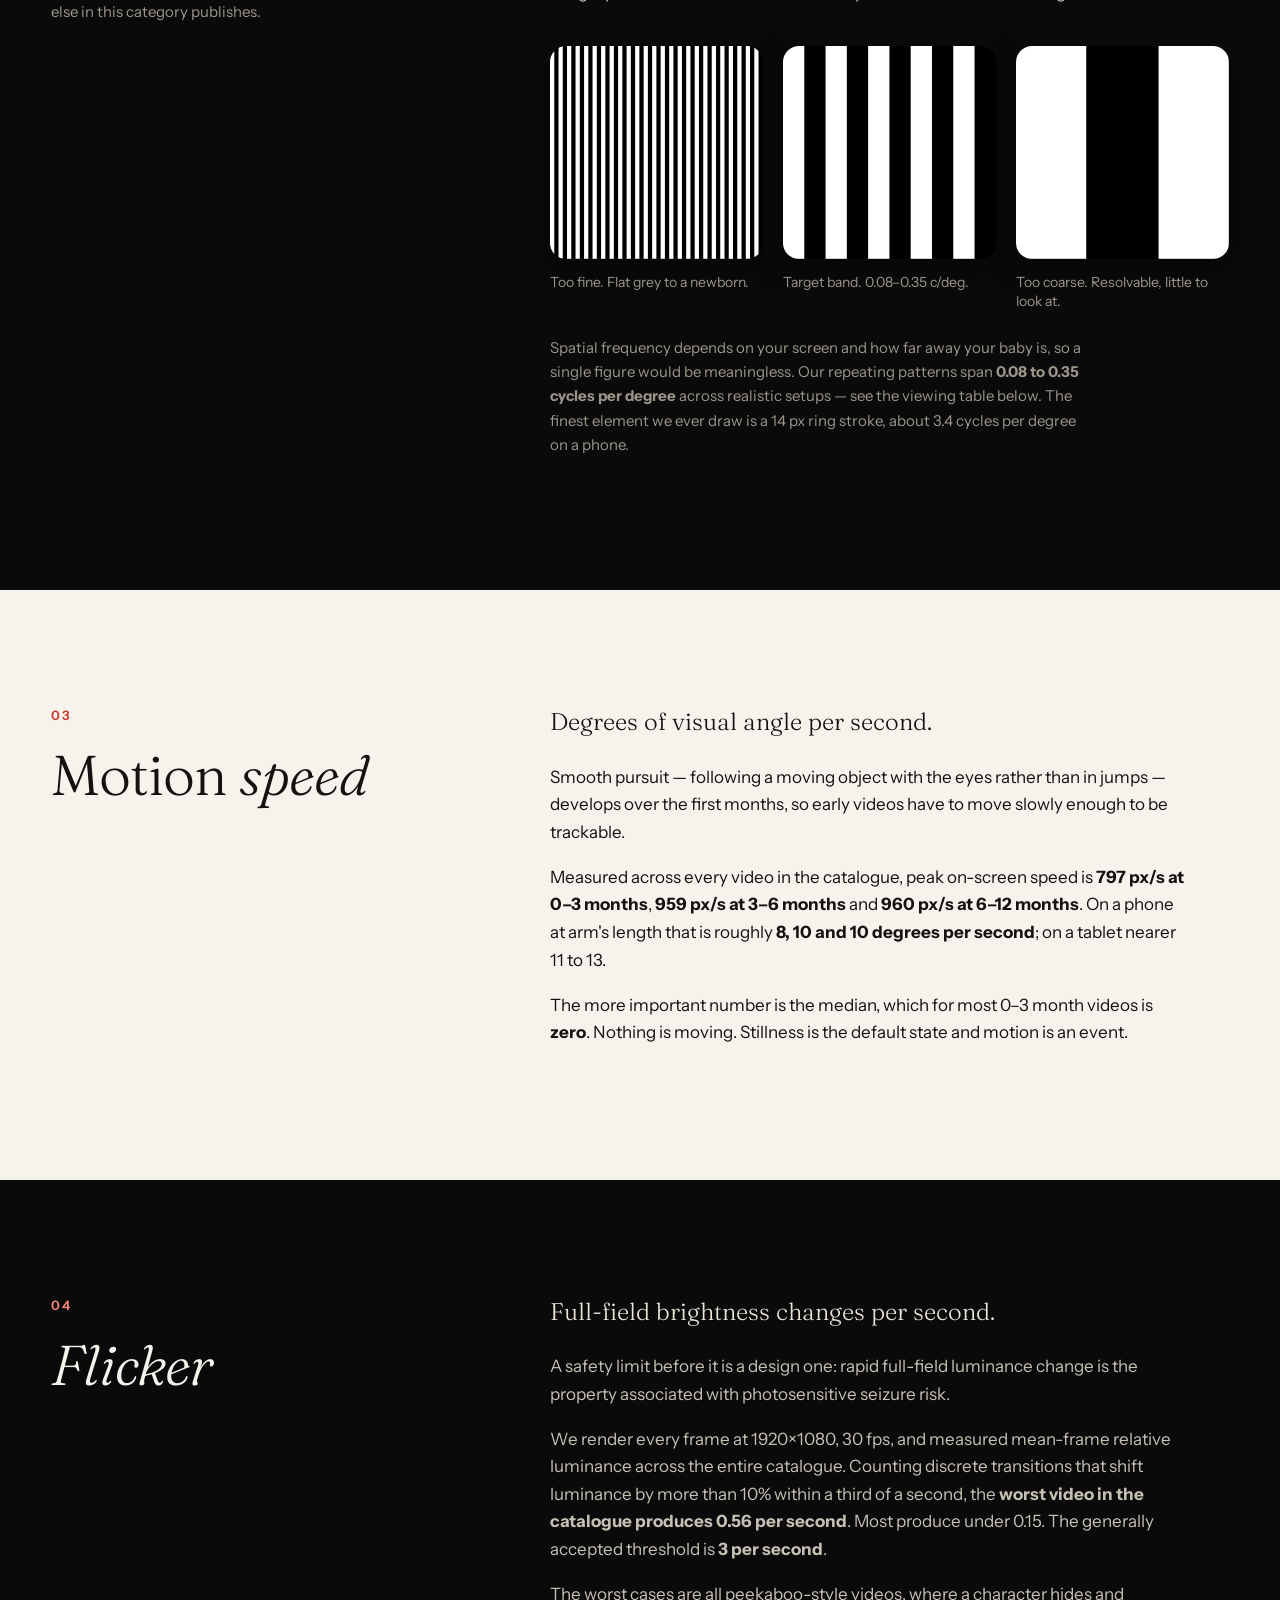
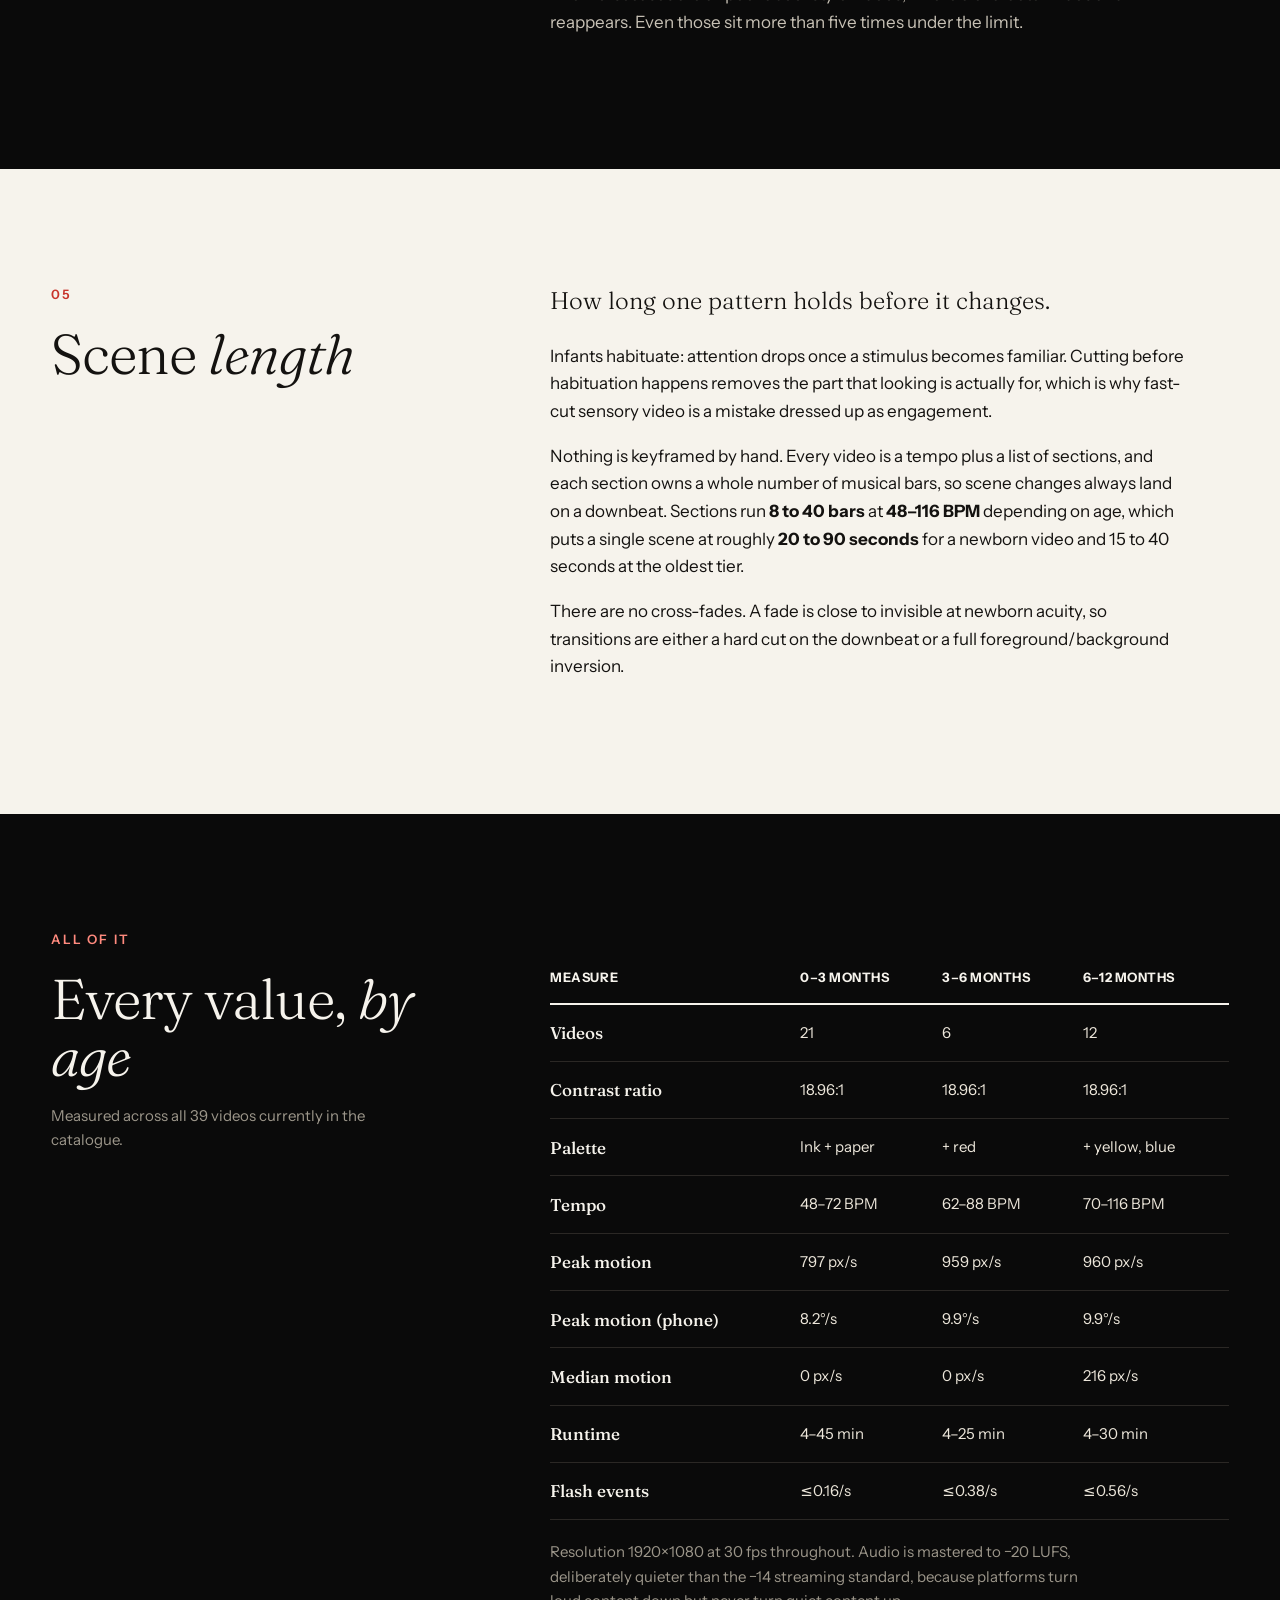
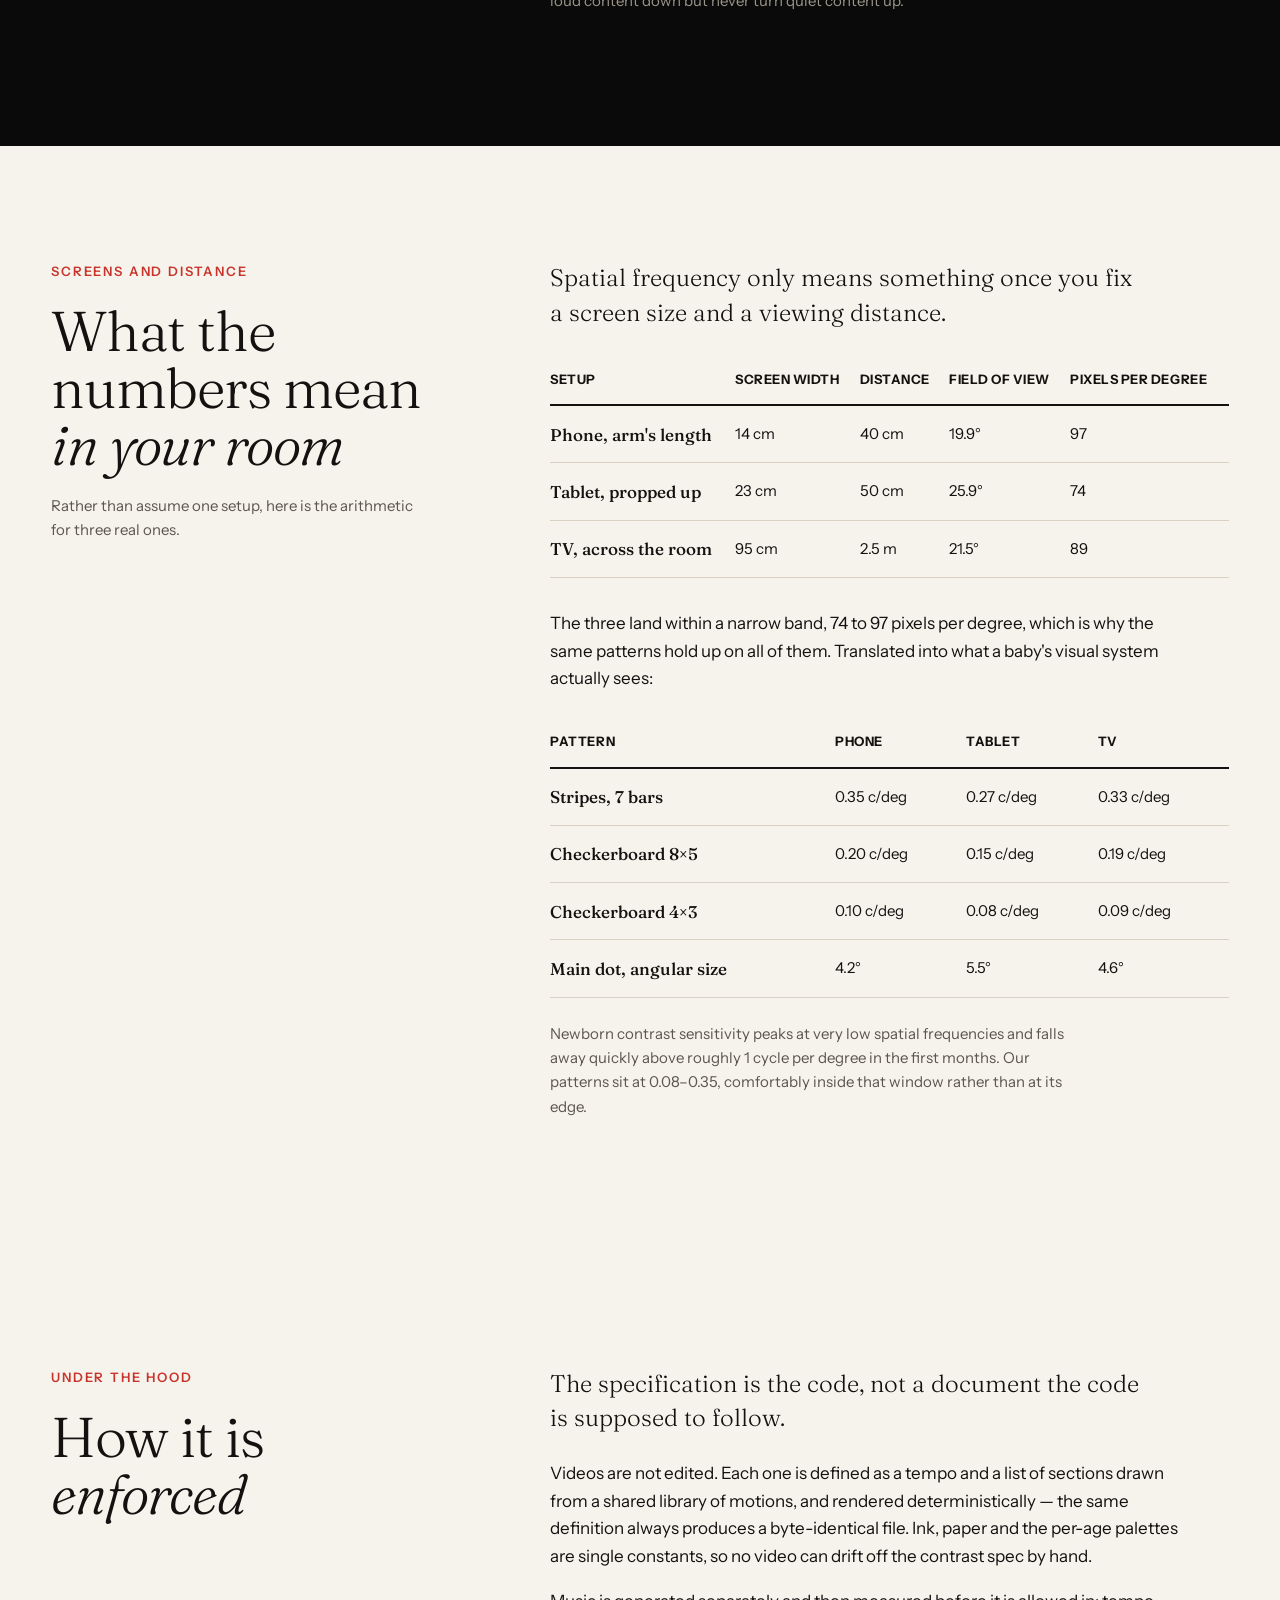
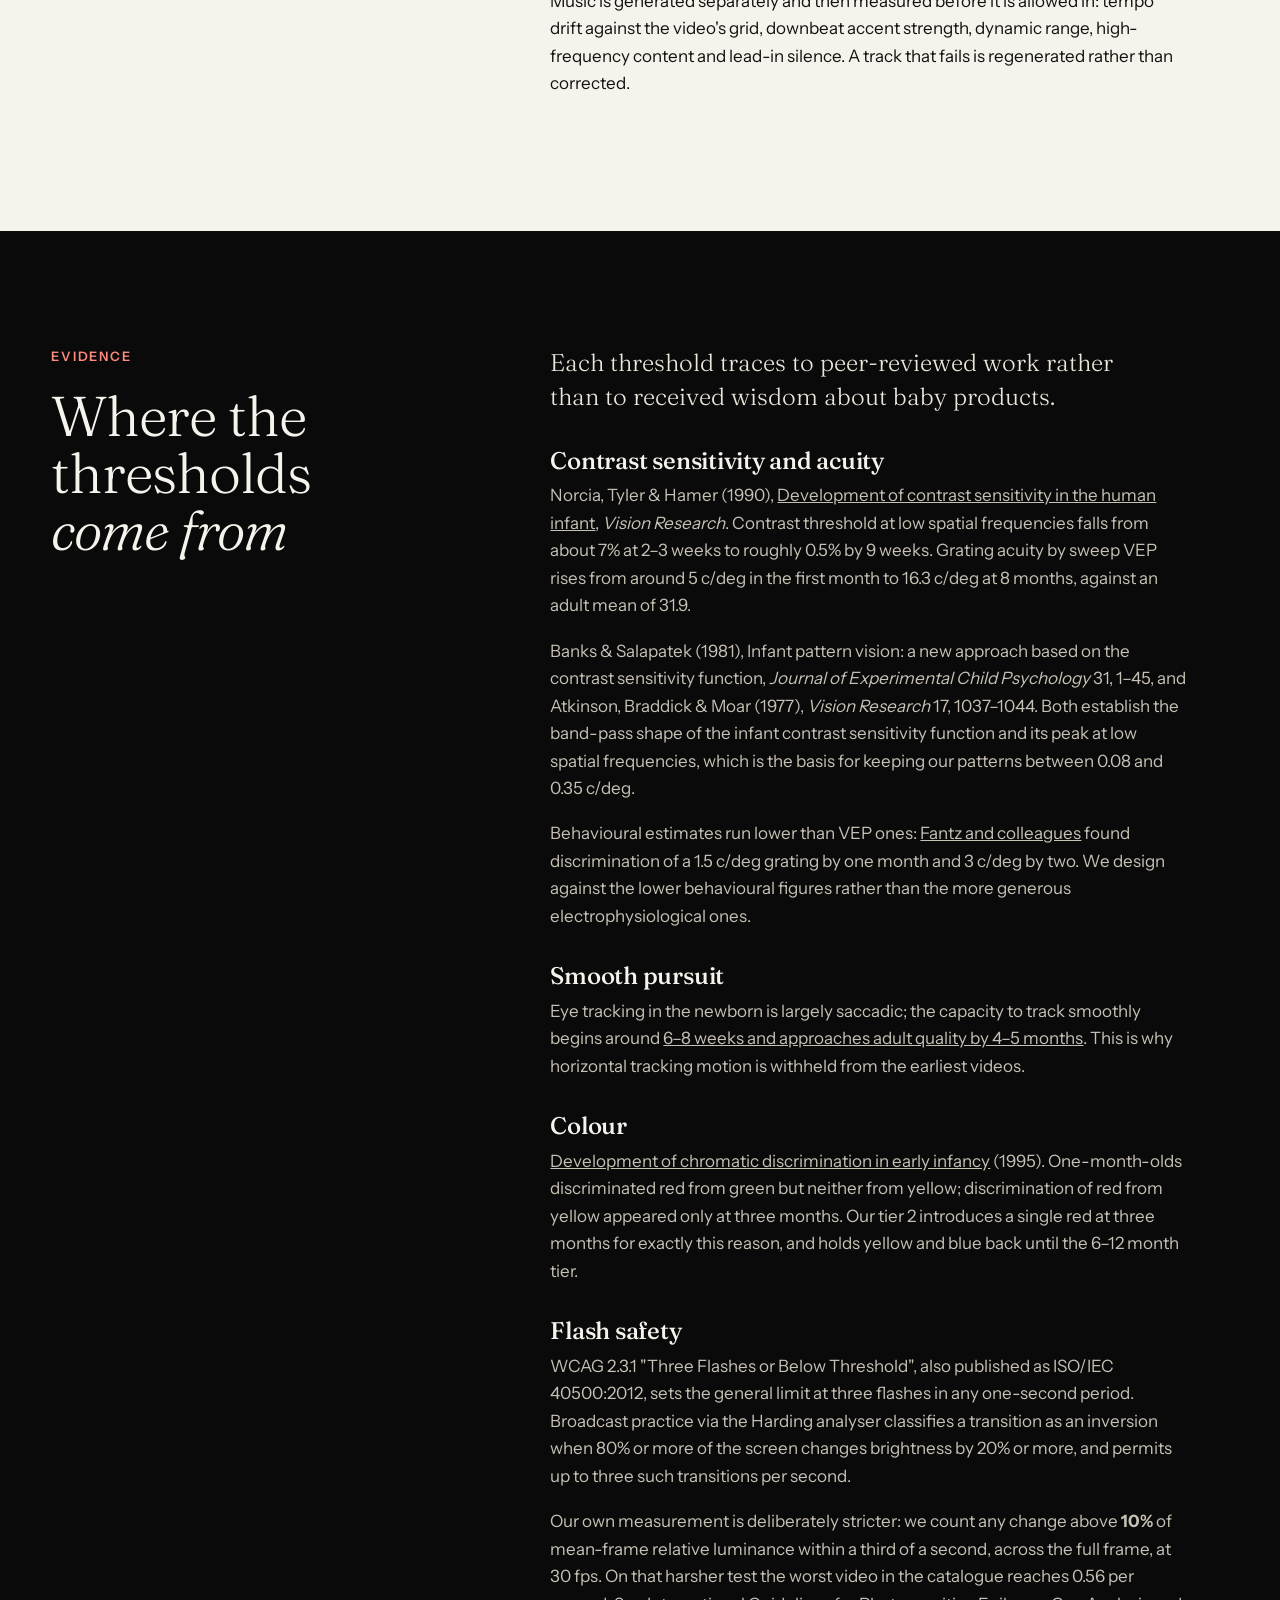
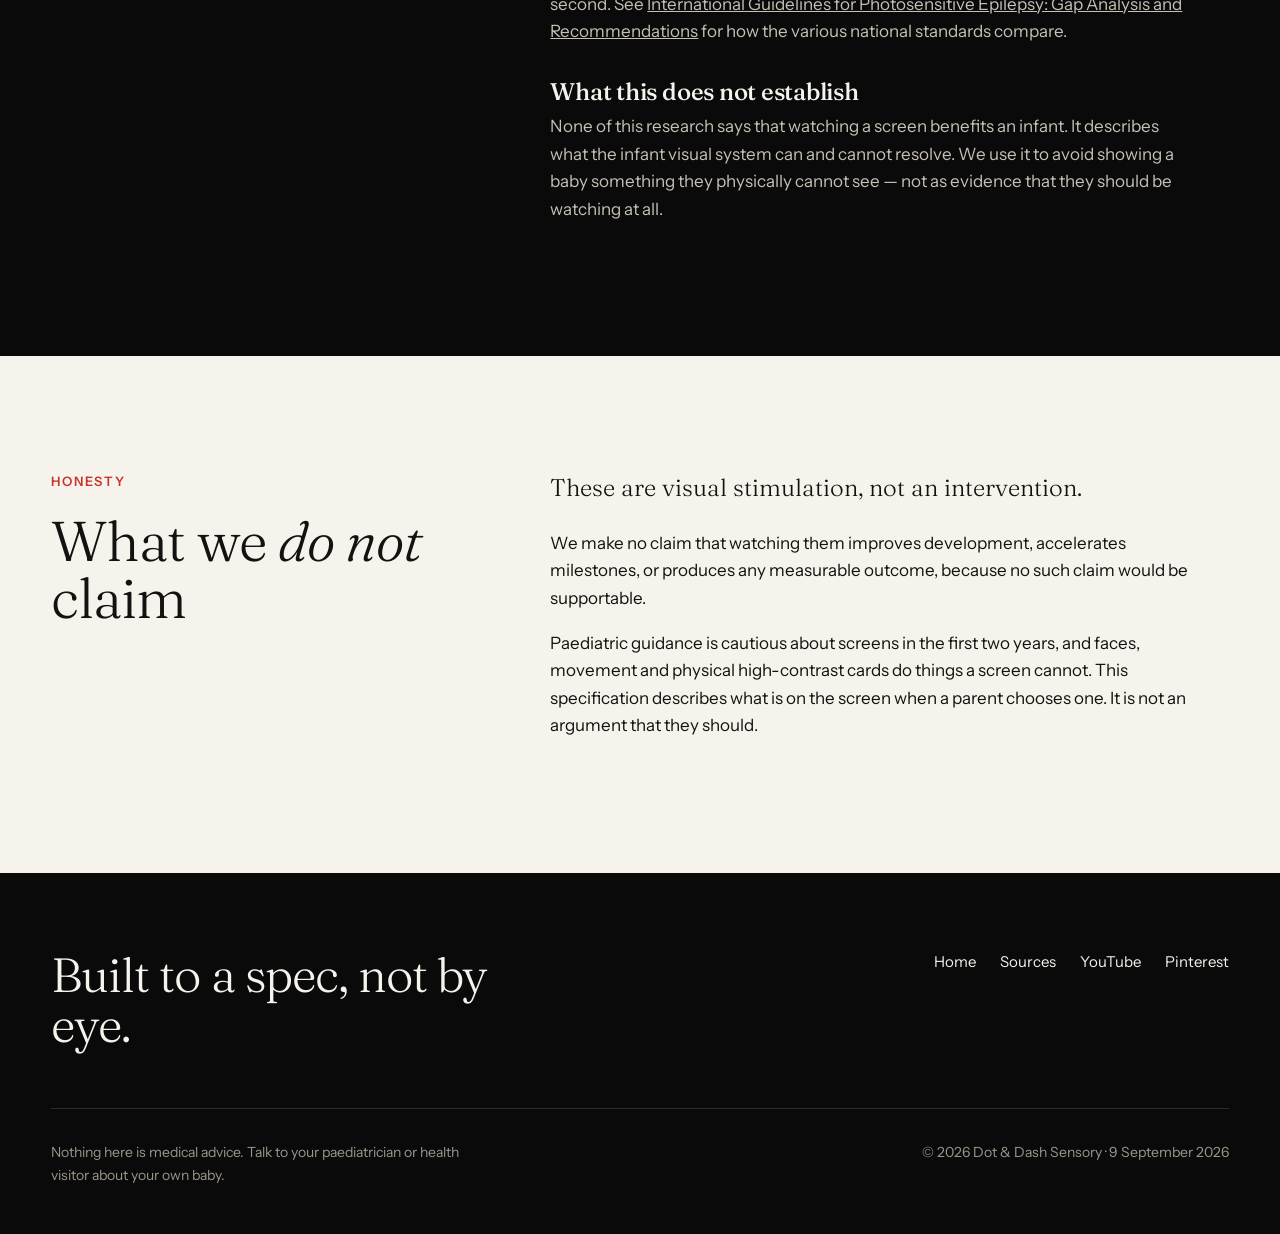
==== commit 9323b680: "Add files via upload" ====
--- a/methodology.html
+++ b/methodology.html
@@ -4,7 +4,7 @@
 <meta charset="utf-8">
 <meta name="viewport" content="width=device-width, initial-scale=1">
 <title>The specification — Dot &amp; Dash Sensory</title>
-<meta name="description" content="The published production specification for Dot &amp; Dash Sensory: contrast ratio, pattern spacing, motion speed, flicker limits and scene length, by age band from 0 to 6 months.">
+<meta name="description" content="The published production specification for Dot &amp; Dash Sensory: contrast ratio, pattern spacing, motion speed, flicker limits and scene length, by age band from 0 to 12 months.">
 <link rel="icon" type="image/png" href="[data-uri]">
 <meta name="theme-color" content="#0a0a0a">
 <link rel="canonical" href="https://dotanddashsensory.com/methodology.html">
@@ -230,12 +230,11 @@
 
 </style>
 <script type="application/ld+json">
-{"@context":"https://schema.org","@type":"TechArticle","headline":"The specification behind Dot & Dash Sensory videos","description":"Published production specification: contrast ratio, pattern spacing, motion speed, flicker limits and scene length, by age band from 0 to 6 months.","url":"https://dotanddashsensory.com/methodology.html","datePublished":"2026-09-DD","dateModified":"2026-09-DD","author":{"@type":"Organization","name":"Dot & Dash Sensory"},"publisher":{"@type":"Organization","name":"Dot & Dash Sensory"}}
+{"@context":"https://schema.org","@type":"TechArticle","headline":"The specification behind Dot & Dash Sensory videos","description":"Published production specification: contrast ratio, pattern spacing, motion speed, flicker limits and scene length, by age band from 0 to 12 months.","url":"https://dotanddashsensory.com/methodology.html","datePublished":"2026-09-09","dateModified":"2026-09-09","author":{"@type":"Organization","name":"Dot & Dash Sensory"},"publisher":{"@type":"Organization","name":"Dot & Dash Sensory"}}
 </script>
 </head>
 <body>
 
-<p class="draftbar"><strong>Draft.</strong> Every dashed value needs a real number from the pipeline, and the sources section needs primary research, before this goes live.</p>
 
 <header class="nav on-dark">
   <div class="g"><div class="c1-13 row">
@@ -257,7 +256,7 @@
       <p class="kicker">Methodology</p>
       <h1>The <em>specification.</em></h1>
       <p class="lede">Every value each video is generated against — published, so parents, paediatric professionals and other producers can check the work.</p>
-      <p class="sm" style="color:var(--dim-on-black)">Last updated <span class="flag">DD Month 2026</span></p>
+      <p class="sm" style="color:var(--dim-on-black)">Last updated 9 September 2026</p>
     </div>
   </div>
 </div>
@@ -267,7 +266,9 @@
     <div class="c1-4"><p class="kicker">01</p><h2>Contrast <em>ratio</em></h2></div>
     <div class="c6-13">
       <p class="lede" style="margin-bottom:1.5rem">The luminance ratio between the lightest and darkest elements in a frame.</p>
-      <p>Newborn contrast sensitivity is a fraction of an adult's, which is why bold black-and-white holds attention when pastels do not. Our target is <span class="flag">RATIO</span>, measured as <span class="flag">which definition — Michelson, WCAG-style, other — and why</span>. We use pure black and pure white rather than near-black and off-white, giving <span class="flag">MEASURED VALUE</span>.</p>
+      <p>Newborn contrast sensitivity is a fraction of an adult's, which is why bold black-and-white holds attention when pastels do not.</p>
+      <p>We render ink at sRGB 10,10,10 and paper at 250,250,250. That gives a WCAG contrast ratio of <strong>18.96:1</strong> and a Michelson contrast of <strong>0.9937</strong>, against 21:1 and 1.0000 for absolute black on absolute white.</p>
+      <p>Stopping just short of pure values is deliberate. Absolute black leaves the H.264 encoder no headroom below the signal floor, and hard pure-white edges ring visibly after compression. Giving up 2 points of contrast ratio buys a cleaner image at the bitrate YouTube actually delivers — and at 18.96:1 we are still far beyond any contrast an infant can resolve the limit of.</p>
     </div>
   </div>
 </section>
@@ -285,14 +286,14 @@
         </figure>
         <figure>
           <div class="frame"><svg viewBox="0 0 200 200" role="img" aria-label="Medium stripes at target spacing"><rect width="200" height="200" fill="#000"/><g fill="#fff"><rect x="0" width="20" height="200"/><rect x="40" width="20" height="200"/><rect x="80" width="20" height="200"/><rect x="120" width="20" height="200"/><rect x="160" width="20" height="200"/></g></svg></div>
-          <figcaption>Target band. <span class="flag">value</span></figcaption>
+          <figcaption>Target band. 0.08–0.35&nbsp;c/deg.</figcaption>
         </figure>
         <figure>
           <div class="frame"><svg viewBox="0 0 200 200" role="img" aria-label="Very wide stripes"><rect width="200" height="200" fill="#000"/><g fill="#fff"><rect x="0" width="66" height="200"/><rect x="134" width="66" height="200"/></g></svg></div>
           <figcaption>Too coarse. Resolvable, little to look at.</figcaption>
         </figure>
       </div>
-      <p class="sm" style="margin-top:1.5rem">Assumed viewing distance <span class="flag">DISTANCE cm</span> at <span class="flag">SCREEN SIZE</span>. Target <span class="flag">VALUE cyc/deg</span> at 0–3 months, widening to <span class="flag">VALUE</span> by six months.</p>
+      <p class="sm" style="margin-top:1.5rem">Spatial frequency depends on your screen and how far away your baby is, so a single figure would be meaningless. Our repeating patterns span <strong>0.08 to 0.35 cycles per degree</strong> across realistic setups — see the viewing table below. The finest element we ever draw is a 14&nbsp;px ring stroke, about 3.4 cycles per degree on a phone.</p>
     </div>
   </div>
 </section>
@@ -302,7 +303,9 @@
     <div class="c1-4"><p class="kicker">03</p><h2>Motion <em>speed</em></h2></div>
     <div class="c6-13">
       <p class="lede" style="margin-bottom:1.5rem">Degrees of visual angle per second.</p>
-      <p>Smooth pursuit — following a moving object with the eyes rather than in jumps — develops over the first months, so early videos have to move slowly enough to be trackable. Ceiling of <span class="flag">VALUE deg/s</span> at 0–3 months and <span class="flag">VALUE deg/s</span> at 3–6 months, with no more than <span class="flag">VALUE</span> direction changes per minute.</p>
+      <p>Smooth pursuit — following a moving object with the eyes rather than in jumps — develops over the first months, so early videos have to move slowly enough to be trackable.</p>
+      <p>Measured across every video in the catalogue, peak on-screen speed is <strong>797&nbsp;px/s at 0–3 months</strong>, <strong>959&nbsp;px/s at 3–6 months</strong> and <strong>960&nbsp;px/s at 6–12 months</strong>. On a phone at arm's length that is roughly <strong>8, 10 and 10 degrees per second</strong>; on a tablet nearer 11 to 13.</p>
+      <p>The more important number is the median, which for most 0–3 month videos is <strong>zero</strong>. Nothing is moving. Stillness is the default state and motion is an event.</p>
     </div>
   </div>
 </section>
@@ -312,7 +315,9 @@
     <div class="c1-4"><p class="kicker">04</p><h2><em>Flicker</em></h2></div>
     <div class="c6-13">
       <p class="lede" style="margin-bottom:1.5rem">Full-field brightness changes per second.</p>
-      <p>A safety limit before it is a design one: rapid full-field luminance change is the property associated with photosensitive seizure risk. Capped at <span class="flag">VALUE per second</span>, rendered at <span class="flag">FPS</span> — far below any published threshold.</p>
+      <p>A safety limit before it is a design one: rapid full-field luminance change is the property associated with photosensitive seizure risk.</p>
+      <p>We render every frame at 1920×1080, 30&nbsp;fps, and measured mean-frame relative luminance across the entire catalogue. Counting discrete transitions that shift luminance by more than 10% within a third of a second, the <strong>worst video in the catalogue produces 0.56 per second</strong>. Most produce under 0.15. The generally accepted threshold is <strong>3 per second</strong>.</p>
+      <p>The worst cases are all peekaboo-style videos, where a character hides and reappears. Even those sit more than five times under the limit.</p>
     </div>
   </div>
 </section>
@@ -322,28 +327,62 @@
     <div class="c1-4"><p class="kicker">05</p><h2>Scene <em>length</em></h2></div>
     <div class="c6-13">
       <p class="lede" style="margin-bottom:1.5rem">How long one pattern holds before it changes.</p>
-      <p>Infants habituate: attention drops once a stimulus becomes familiar. Cutting before habituation happens removes the part that looking is actually for, which is why fast-cut sensory video is a mistake dressed up as engagement. Scenes hold <span class="flag">VALUE seconds</span>, with <span class="flag">TRANSITION TYPE</span> between them.</p>
+      <p>Infants habituate: attention drops once a stimulus becomes familiar. Cutting before habituation happens removes the part that looking is actually for, which is why fast-cut sensory video is a mistake dressed up as engagement.</p>
+      <p>Nothing is keyframed by hand. Every video is a tempo plus a list of sections, and each section owns a whole number of musical bars, so scene changes always land on a downbeat. Sections run <strong>8 to 40 bars</strong> at <strong>48–116 BPM</strong> depending on age, which puts a single scene at roughly <strong>20 to 90 seconds</strong> for a newborn video and 15 to 40 seconds at the oldest tier.</p>
+      <p>There are no cross-fades. A fade is close to invisible at newborn acuity, so transitions are either a hard cut on the downbeat or a full foreground/background inversion.</p>
     </div>
   </div>
 </section>
 
 <section class="dark" id="table">
   <div class="g">
-    <div class="c1-4"><p class="kicker">All of it</p><h2>Every value, <em>by age</em></h2></div>
+    <div class="c1-4"><p class="kicker">All of it</p><h2>Every value, <em>by age</em></h2>
+      <p class="sm" style="margin-top:1.25rem">Measured across all 39 videos currently in the catalogue.</p></div>
     <div class="c6-13">
       <table class="data">
-        <caption style="color:var(--dim-on-black)">All figures assume a viewing distance of <span class="flag">DISTANCE cm</span>.</caption>
-        <thead><tr><th scope="col">Measure</th><th scope="col">0–3 months</th><th scope="col">3–6 months</th></tr></thead>
+        <thead><tr><th scope="col">Measure</th><th scope="col">0–3 months</th><th scope="col">3–6 months</th><th scope="col">6–12 months</th></tr></thead>
         <tbody>
-          <tr><th scope="row">Contrast ratio</th><td><span class="flag">value</span></td><td><span class="flag">value</span></td></tr>
-          <tr><th scope="row">Pattern spacing (cyc/deg)</th><td><span class="flag">value</span></td><td><span class="flag">value</span></td></tr>
-          <tr><th scope="row">Motion ceiling (deg/s)</th><td><span class="flag">value</span></td><td><span class="flag">value</span></td></tr>
-          <tr><th scope="row">Flicker cap (per s)</th><td><span class="flag">value</span></td><td><span class="flag">value</span></td></tr>
-          <tr><th scope="row">Scene length (s)</th><td><span class="flag">value</span></td><td><span class="flag">value</span></td></tr>
-          <tr><th scope="row">Colour</th><td><span class="flag">value</span></td><td><span class="flag">value</span></td></tr>
-          <tr><th scope="row">Typical runtime (min)</th><td><span class="flag">value</span></td><td><span class="flag">value</span></td></tr>
+          <tr><th scope="row">Videos</th><td>21</td><td>6</td><td>12</td></tr>
+          <tr><th scope="row">Contrast ratio</th><td>18.96:1</td><td>18.96:1</td><td>18.96:1</td></tr>
+          <tr><th scope="row">Palette</th><td>Ink + paper</td><td>+ red</td><td>+ yellow, blue</td></tr>
+          <tr><th scope="row">Tempo</th><td>48–72 BPM</td><td>62–88 BPM</td><td>70–116 BPM</td></tr>
+          <tr><th scope="row">Peak motion</th><td>797 px/s</td><td>959 px/s</td><td>960 px/s</td></tr>
+          <tr><th scope="row">Peak motion (phone)</th><td>8.2°/s</td><td>9.9°/s</td><td>9.9°/s</td></tr>
+          <tr><th scope="row">Median motion</th><td>0 px/s</td><td>0 px/s</td><td>216 px/s</td></tr>
+          <tr><th scope="row">Runtime</th><td>4–45 min</td><td>4–25 min</td><td>4–30 min</td></tr>
+          <tr><th scope="row">Flash events</th><td>≤0.16/s</td><td>≤0.38/s</td><td>≤0.56/s</td></tr>
         </tbody>
       </table>
+      <p class="sm" style="margin-top:1.25rem">Resolution 1920×1080 at 30&nbsp;fps throughout. Audio is mastered to &minus;20&nbsp;LUFS, deliberately quieter than the &minus;14 streaming standard, because platforms turn loud content down but never turn quiet content up.</p>
+    </div>
+  </div>
+</section>
+
+<section id="viewing">
+  <div class="g">
+    <div class="c1-4"><p class="kicker">Screens and distance</p><h2>What the numbers mean <em>in your room</em></h2>
+      <p class="sm" style="margin-top:1.25rem">Rather than assume one setup, here is the arithmetic for three real ones.</p></div>
+    <div class="c6-13">
+      <p class="lede" style="margin-bottom:1.5rem">Spatial frequency only means something once you fix a screen size and a viewing distance.</p>
+      <table class="data">
+        <thead><tr><th scope="col">Setup</th><th scope="col">Screen width</th><th scope="col">Distance</th><th scope="col">Field of view</th><th scope="col">Pixels per degree</th></tr></thead>
+        <tbody>
+          <tr><th scope="row">Phone, arm's length</th><td>14 cm</td><td>40 cm</td><td>19.9°</td><td>97</td></tr>
+          <tr><th scope="row">Tablet, propped up</th><td>23 cm</td><td>50 cm</td><td>25.9°</td><td>74</td></tr>
+          <tr><th scope="row">TV, across the room</th><td>95 cm</td><td>2.5 m</td><td>21.5°</td><td>89</td></tr>
+        </tbody>
+      </table>
+      <p style="margin-top:2rem">The three land within a narrow band, 74 to 97 pixels per degree, which is why the same patterns hold up on all of them. Translated into what a baby's visual system actually sees:</p>
+      <table class="data">
+        <thead><tr><th scope="col">Pattern</th><th scope="col">Phone</th><th scope="col">Tablet</th><th scope="col">TV</th></tr></thead>
+        <tbody>
+          <tr><th scope="row">Stripes, 7 bars</th><td>0.35 c/deg</td><td>0.27 c/deg</td><td>0.33 c/deg</td></tr>
+          <tr><th scope="row">Checkerboard 8×5</th><td>0.20 c/deg</td><td>0.15 c/deg</td><td>0.19 c/deg</td></tr>
+          <tr><th scope="row">Checkerboard 4×3</th><td>0.10 c/deg</td><td>0.08 c/deg</td><td>0.09 c/deg</td></tr>
+          <tr><th scope="row">Main dot, angular size</th><td>4.2°</td><td>5.5°</td><td>4.6°</td></tr>
+        </tbody>
+      </table>
+      <p class="sm" style="margin-top:1.5rem">Newborn contrast sensitivity peaks at very low spatial frequencies and falls away quickly above roughly 1 cycle per degree in the first months. Our patterns sit at 0.08–0.35, comfortably inside that window rather than at its edge.</p>
     </div>
   </div>
 </section>
@@ -351,14 +390,34 @@
 <section>
   <div class="g">
     <div class="c1-4"><p class="kicker">Under the hood</p><h2>How it is <em>enforced</em></h2></div>
-    <div class="c6-13"><p class="lede"><span class="flag">Two or three plain sentences: what the pipeline measures on every frame, and what happens when a frame fails validation. No library names, no code.</span></p></div>
+    <div class="c6-13"><p class="lede" style="margin-bottom:1.5rem">The specification is the code, not a document the code is supposed to follow.</p>
+      <p>Videos are not edited. Each one is defined as a tempo and a list of sections drawn from a shared library of motions, and rendered deterministically — the same definition always produces a byte-identical file. Ink, paper and the per-age palettes are single constants, so no video can drift off the contrast spec by hand.</p>
+      <p>Music is generated separately and then measured before it is allowed in: tempo drift against the video's grid, downbeat accent strength, dynamic range, high-frequency content and lead-in silence. A track that fails is regenerated rather than corrected.</p></div>
   </div>
 </section>
 
 <section class="dark" id="sources">
   <div class="g">
     <div class="c1-4"><p class="kicker">Evidence</p><h2>Where the thresholds <em>come from</em></h2></div>
-    <div class="c6-13"><p><span class="flag">Primary sources only, one per claim: infant contrast sensitivity, acuity development, smooth pursuit onset, colour vision onset, photosensitivity thresholds. Link each. Do not publish this section with blog citations.</span></p></div>
+    <div class="c6-13"><p class="lede" style="margin-bottom:1.75rem">Each threshold traces to peer-reviewed work rather than to received wisdom about baby products.</p>
+
+      <h3 style="margin-top:2rem">Contrast sensitivity and acuity</h3>
+      <p>Norcia, Tyler &amp; Hamer (1990), <a href="https://pubmed.ncbi.nlm.nih.gov/2247957/">Development of contrast sensitivity in the human infant</a>, <em>Vision Research</em>. Contrast threshold at low spatial frequencies falls from about 7% at 2–3 weeks to roughly 0.5% by 9 weeks. Grating acuity by sweep VEP rises from around 5&nbsp;c/deg in the first month to 16.3&nbsp;c/deg at 8 months, against an adult mean of 31.9.</p>
+      <p>Banks &amp; Salapatek (1981), Infant pattern vision: a new approach based on the contrast sensitivity function, <em>Journal of Experimental Child Psychology</em> 31, 1–45, and Atkinson, Braddick &amp; Moar (1977), <em>Vision Research</em> 17, 1037–1044. Both establish the band-pass shape of the infant contrast sensitivity function and its peak at low spatial frequencies, which is the basis for keeping our patterns between 0.08 and 0.35&nbsp;c/deg.</p>
+      <p>Behavioural estimates run lower than VEP ones: <a href="https://www.nature.com/articles/247403a0">Fantz and colleagues</a> found discrimination of a 1.5&nbsp;c/deg grating by one month and 3&nbsp;c/deg by two. We design against the lower behavioural figures rather than the more generous electrophysiological ones.</p>
+
+      <h3 style="margin-top:2rem">Smooth pursuit</h3>
+      <p>Eye tracking in the newborn is largely saccadic; the capacity to track smoothly begins around <a href="https://www.ncbi.nlm.nih.gov/pmc/articles/PMC3123744/">6–8 weeks and approaches adult quality by 4–5 months</a>. This is why horizontal tracking motion is withheld from the earliest videos.</p>
+
+      <h3 style="margin-top:2rem">Colour</h3>
+      <p><a href="https://pubmed.ncbi.nlm.nih.gov/7748507/">Development of chromatic discrimination in early infancy</a> (1995). One-month-olds discriminated red from green but neither from yellow; discrimination of red from yellow appeared only at three months. Our tier&nbsp;2 introduces a single red at three months for exactly this reason, and holds yellow and blue back until the 6–12 month tier.</p>
+
+      <h3 style="margin-top:2rem">Flash safety</h3>
+      <p>WCAG 2.3.1 "Three Flashes or Below Threshold", also published as ISO/IEC 40500:2012, sets the general limit at three flashes in any one-second period. Broadcast practice via the Harding analyser classifies a transition as an inversion when 80% or more of the screen changes brightness by 20% or more, and permits up to three such transitions per second.</p>
+      <p>Our own measurement is deliberately stricter: we count any change above <strong>10%</strong> of mean-frame relative luminance within a third of a second, across the full frame, at 30&nbsp;fps. On that harsher test the worst video in the catalogue reaches 0.56 per second. See <a href="https://pmc.ncbi.nlm.nih.gov/articles/PMC11872230/">International Guidelines for Photosensitive Epilepsy: Gap Analysis and Recommendations</a> for how the various national standards compare.</p>
+
+      <h3 style="margin-top:2rem">What this does not establish</h3>
+      <p>None of this research says that watching a screen benefits an infant. It describes what the infant visual system can and cannot resolve. We use it to avoid showing a baby something they physically cannot see — not as evidence that they should be watching at all.</p></div>
   </div>
 </section>
 
@@ -380,13 +439,13 @@
       <nav>
         <a href="/">Home</a>
         <a href="#sources">Sources</a>
-        <a href="https://www.youtube.com/@REPLACE">YouTube</a>
-        <a href="https://www.pinterest.com/REPLACE/">Pinterest</a>
+        <a href="https://www.youtube.com/@DotDashSensory">YouTube</a>
+        <a href="https://www.pinterest.com/dotdashsensory/">Pinterest</a>
       </nav>
     </div>
     <div class="bottom">
       <p>Nothing here is medical advice. Talk to your paediatrician or health visitor about your own baby.</p>
-      <p>© 2026 Dot &amp; Dash Sensory · <span class="flag">DD Month 2026</span></p>
+      <p>© 2026 Dot &amp; Dash Sensory · 9 September 2026</p>
     </div>
   </div></div>
 </footer>
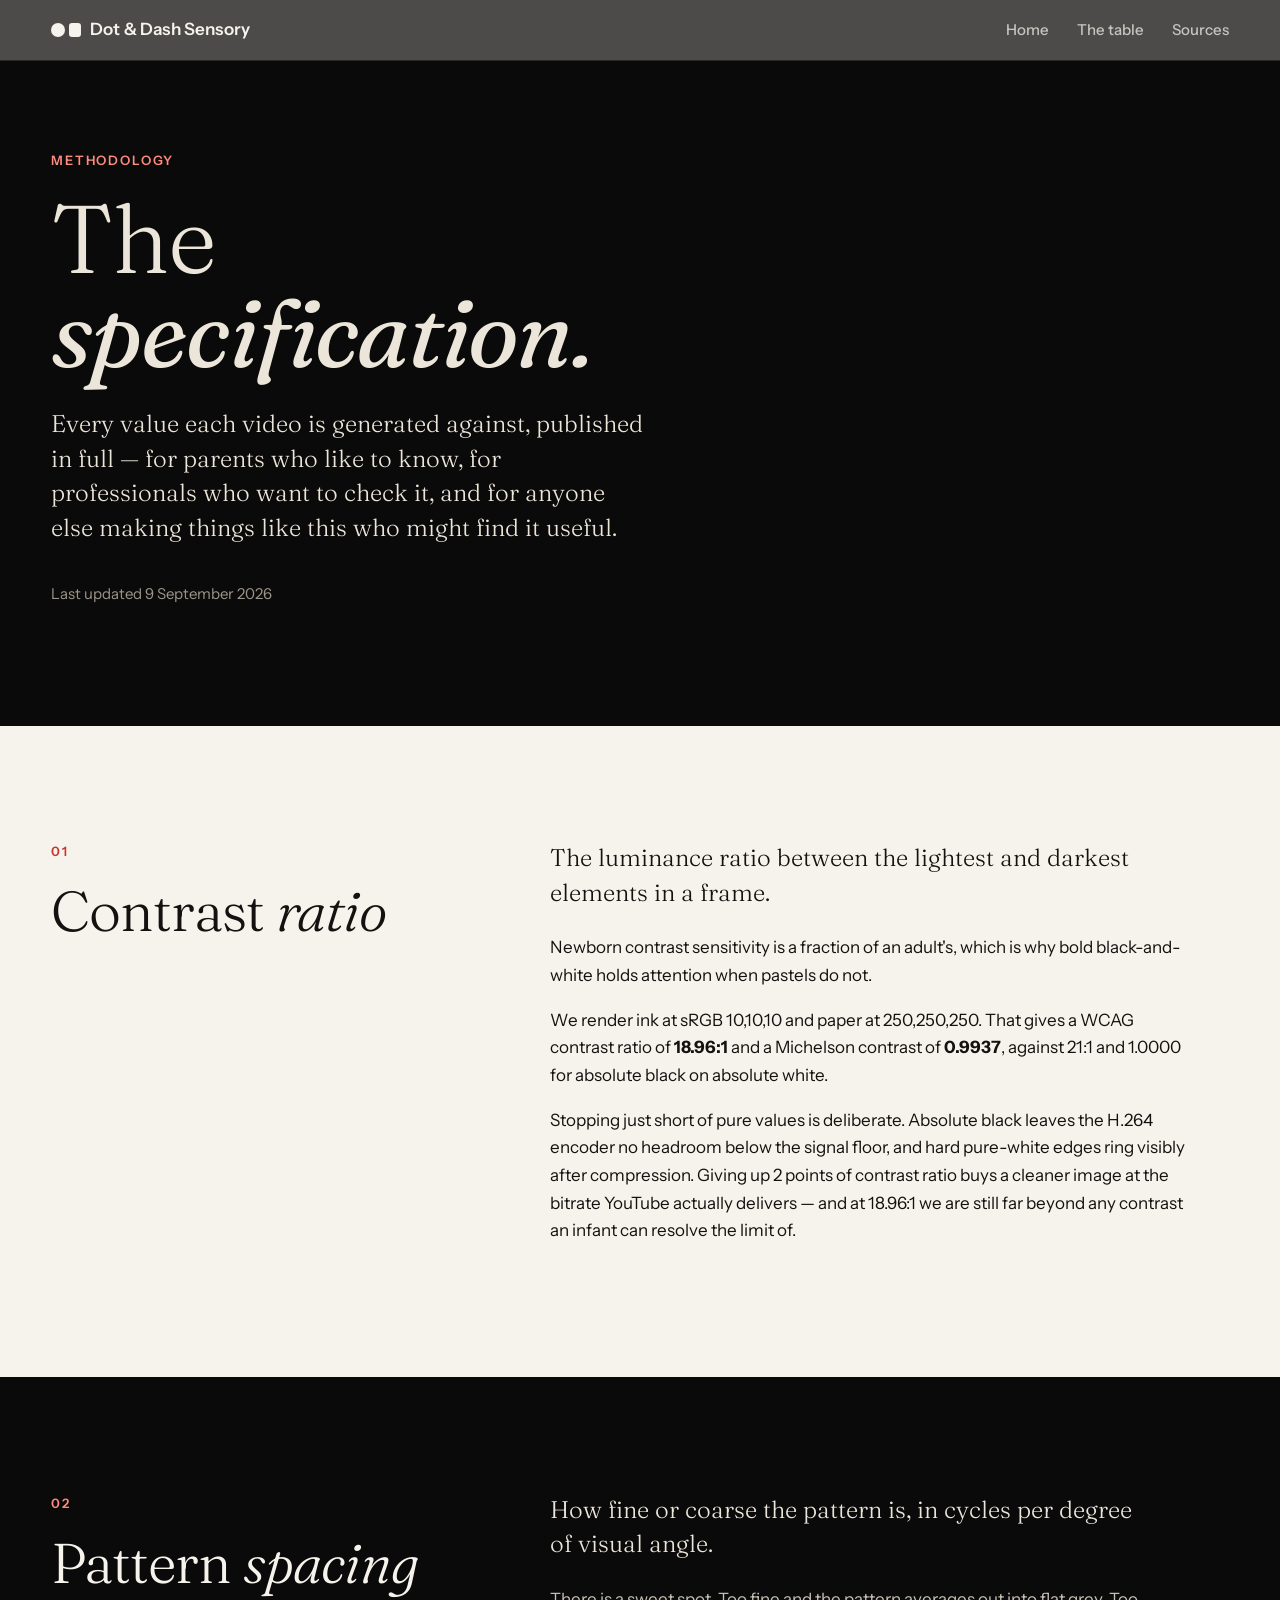
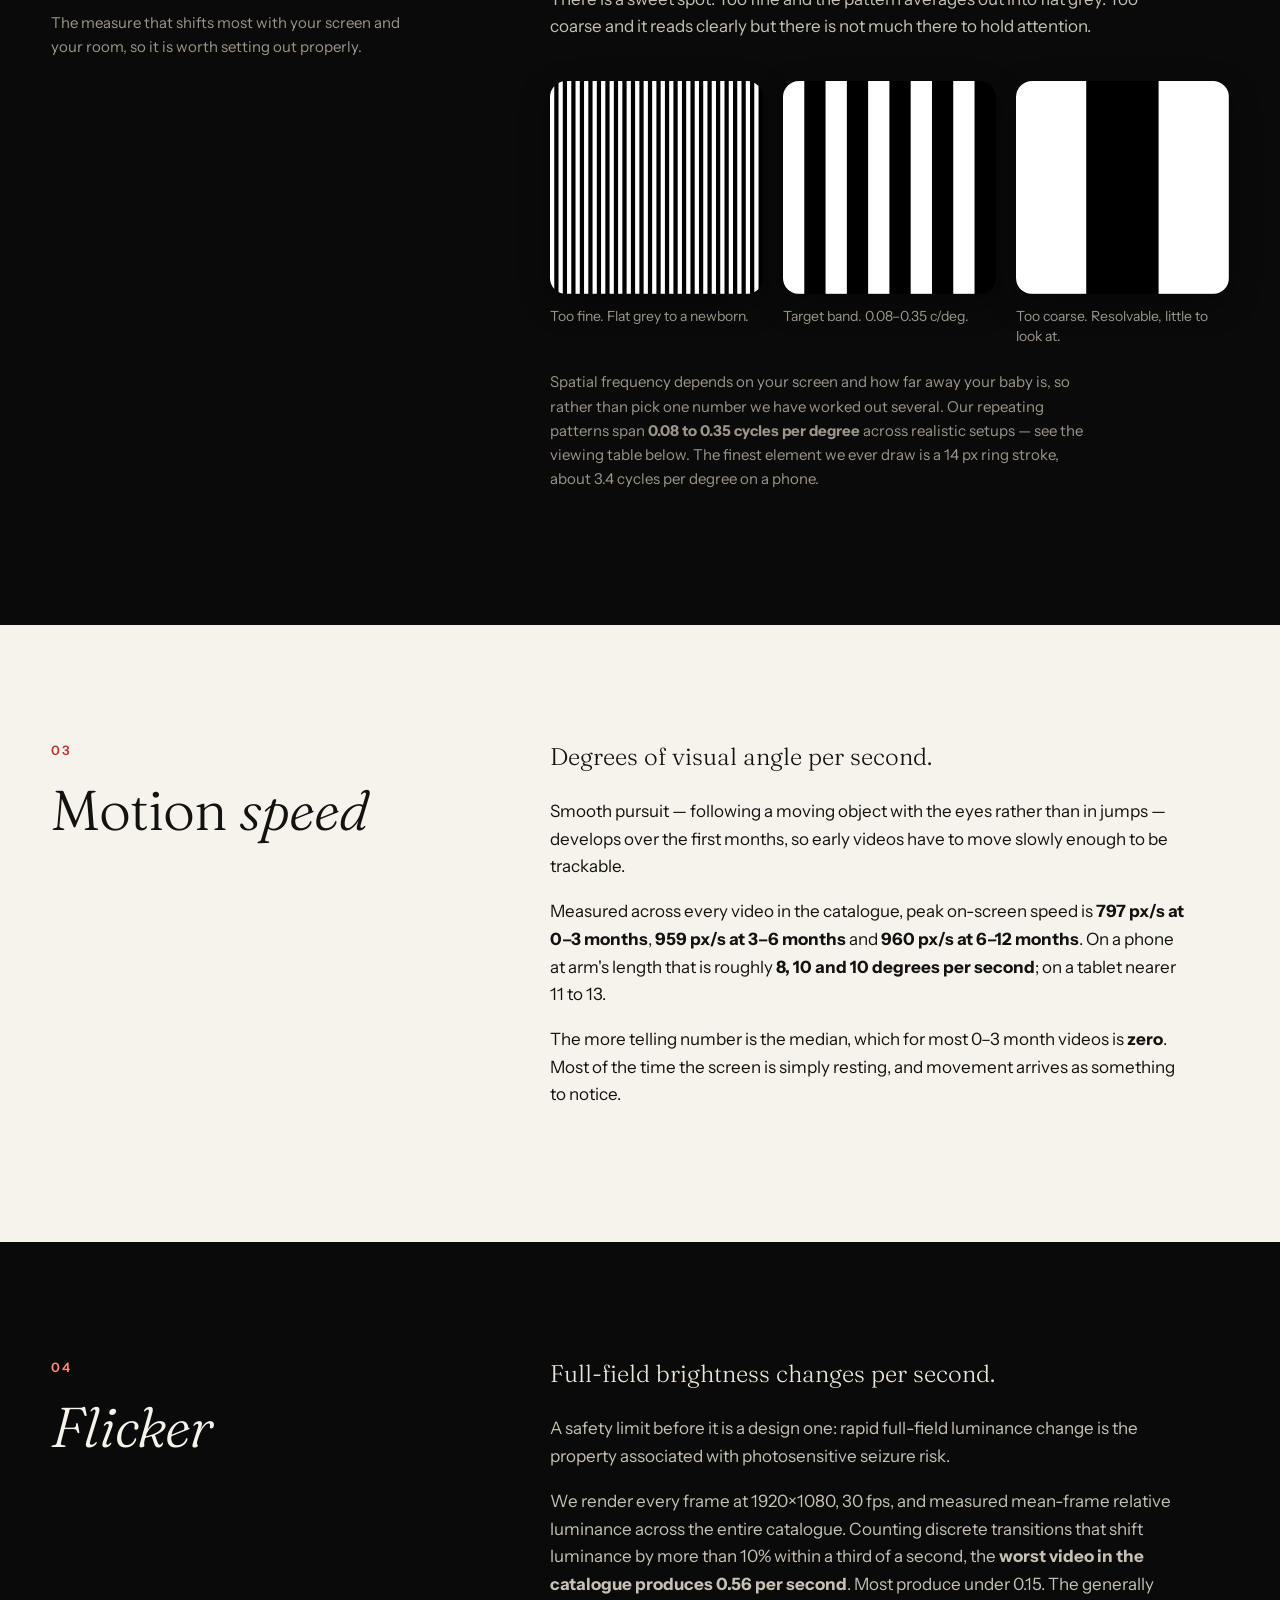
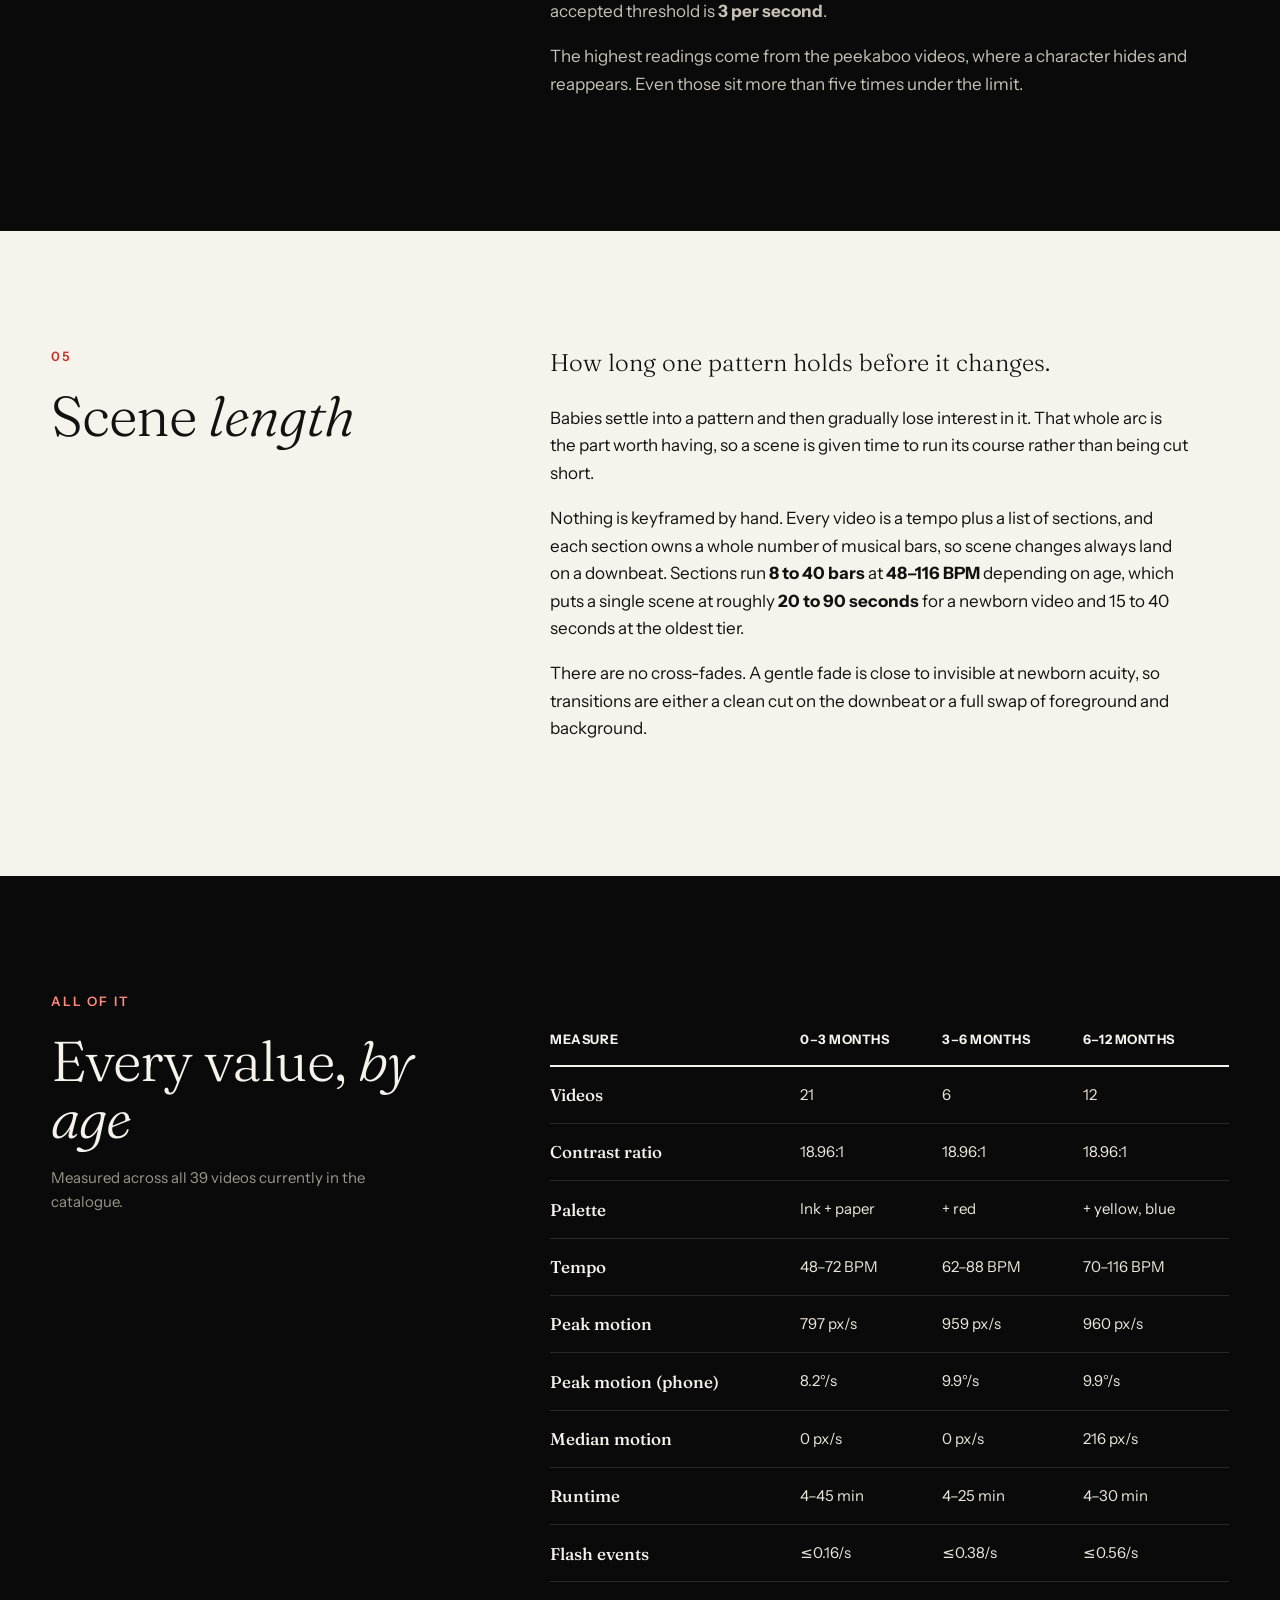
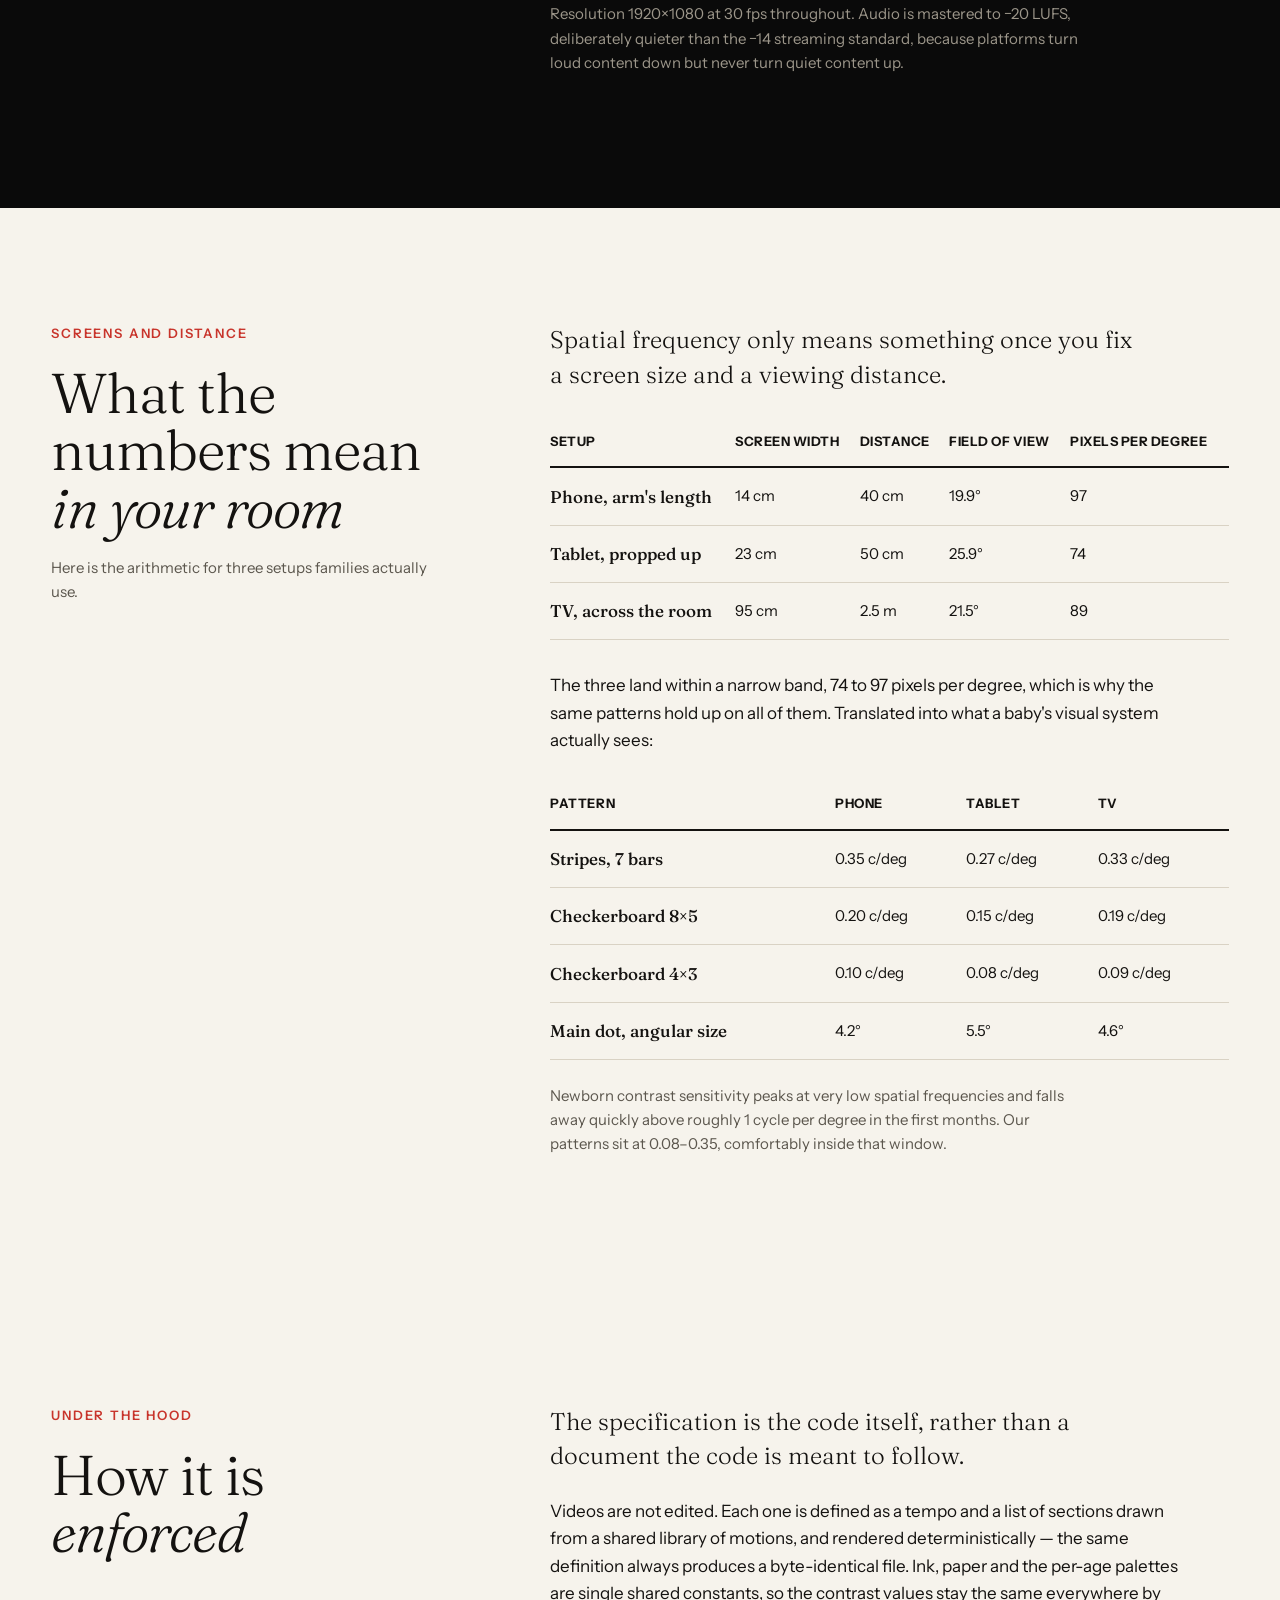
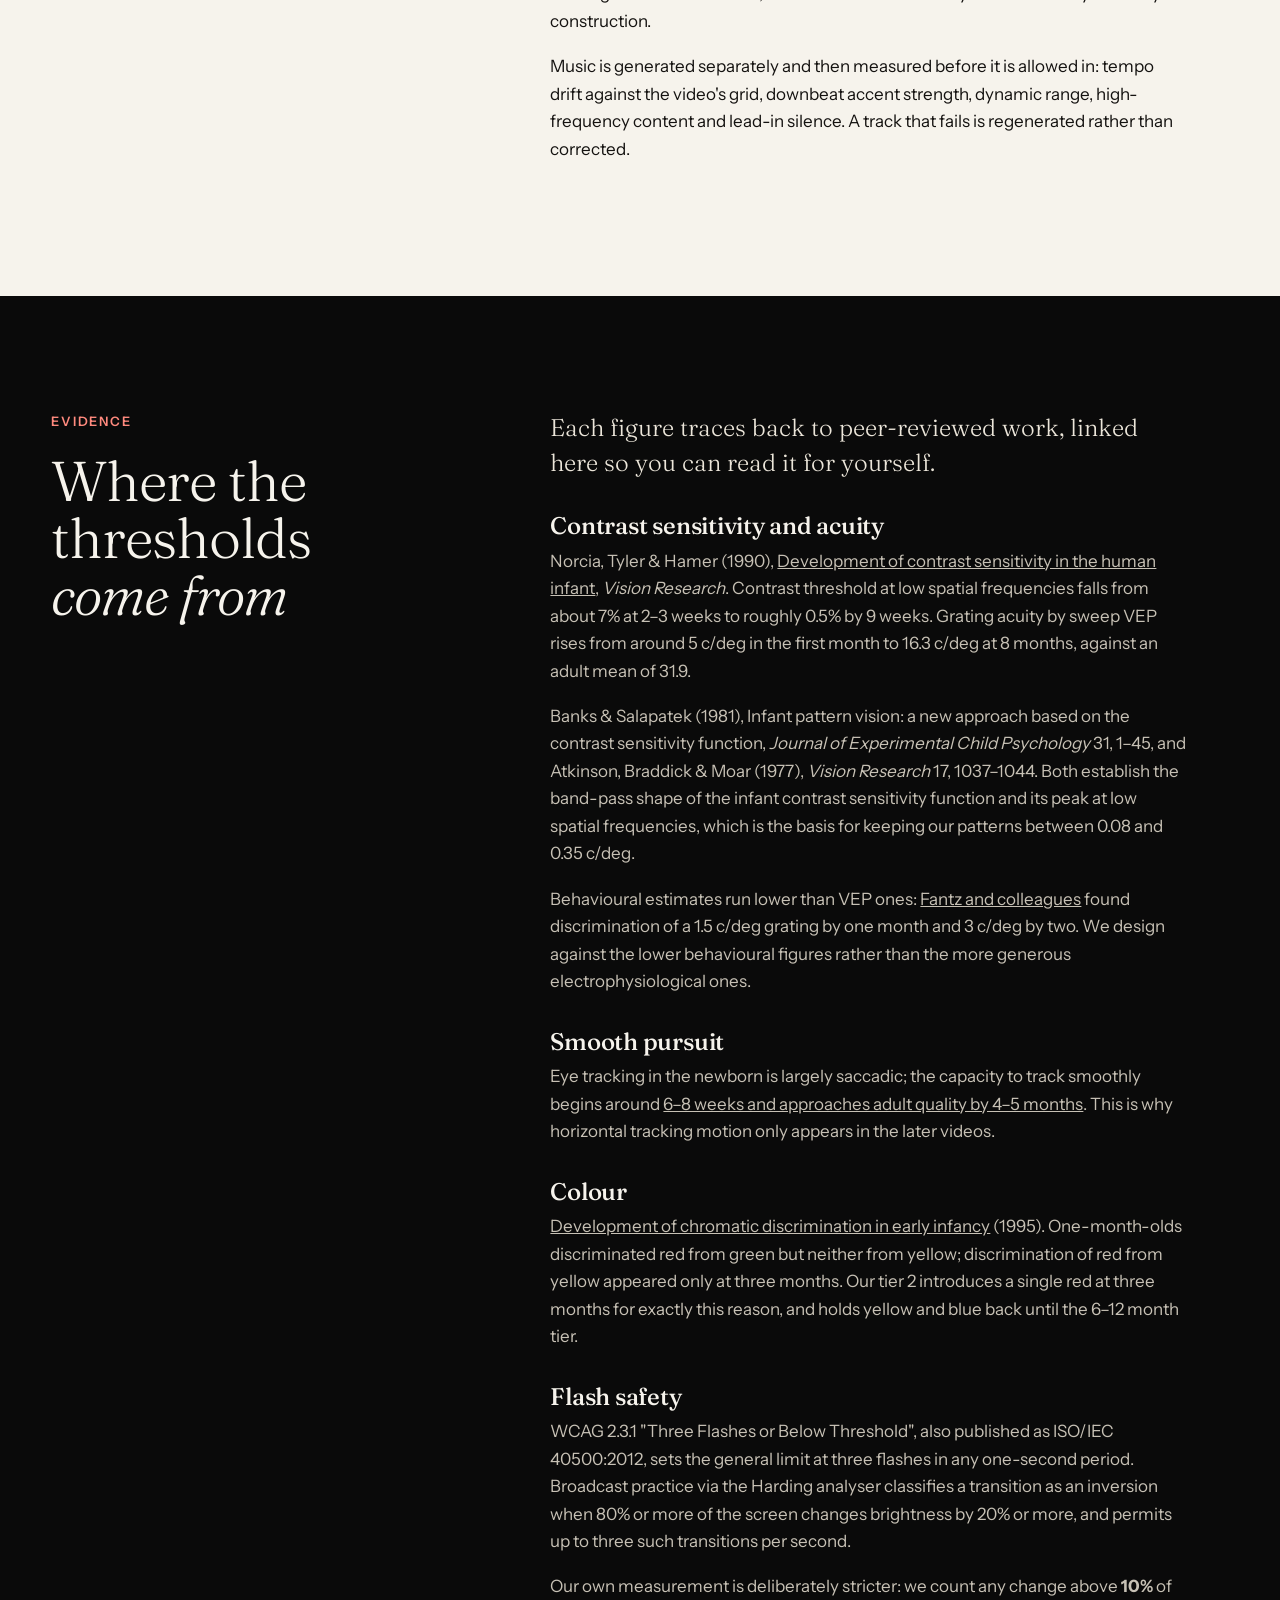
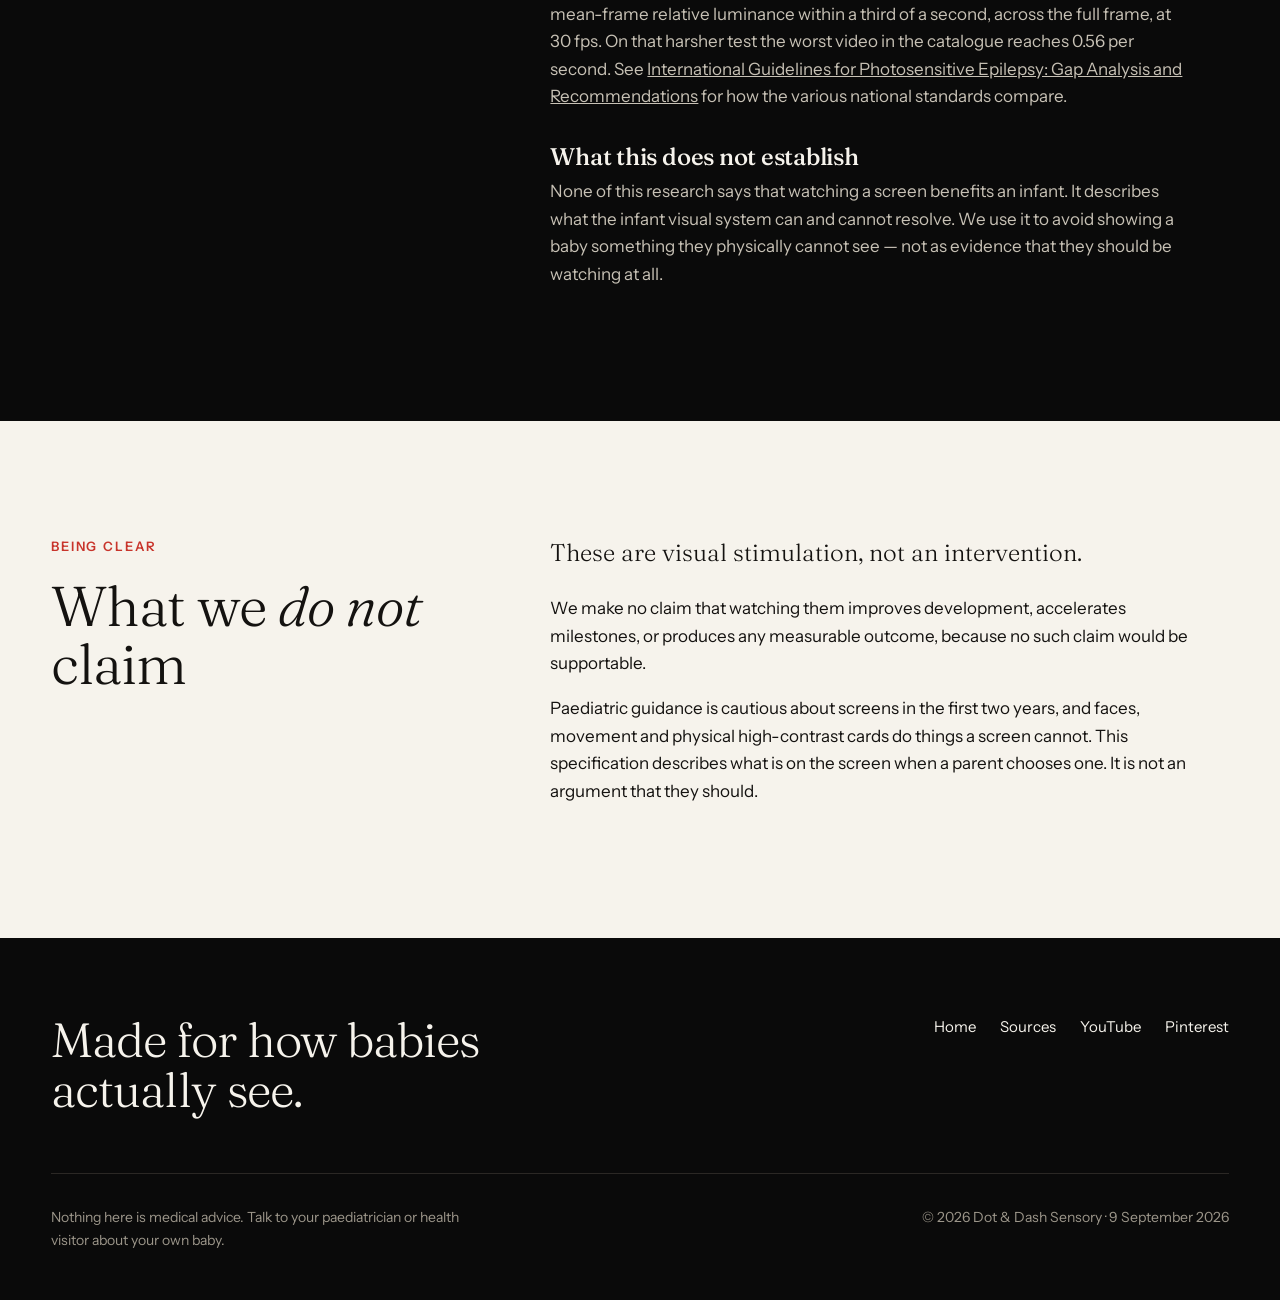
==== commit d2b160a4: "Add files via upload" ====
--- a/methodology.html
+++ b/methodology.html
@@ -255,7 +255,7 @@
     <div class="c1-7">
       <p class="kicker">Methodology</p>
       <h1>The <em>specification.</em></h1>
-      <p class="lede">Every value each video is generated against — published, so parents, paediatric professionals and other producers can check the work.</p>
+      <p class="lede">Every value each video is generated against, published in full — for parents who like to know, for professionals who want to check it, and for anyone else making things like this who might find it useful.</p>
       <p class="sm" style="color:var(--dim-on-black)">Last updated 9 September 2026</p>
     </div>
   </div>
@@ -275,10 +275,10 @@
 
 <section class="dark">
   <div class="g">
-    <div class="c1-4"><p class="kicker">02</p><h2>Pattern <em>spacing</em></h2><p class="sm" style="margin-top:1.25rem">The measure that matters most — and the one nobody else in this category publishes.</p></div>
+    <div class="c1-4"><p class="kicker">02</p><h2>Pattern <em>spacing</em></h2><p class="sm" style="margin-top:1.25rem">The measure that shifts most with your screen and your room, so it is worth setting out properly.</p></div>
     <div class="c6-13">
       <p class="lede" style="margin-bottom:1.5rem">How fine or coarse the pattern is, in cycles per degree of visual angle.</p>
-      <p>Too fine for a baby to resolve and the pattern is not a stimulus — it averages out to flat grey. Too coarse and it resolves easily but carries almost nothing to look at.</p>
+      <p>There is a sweet spot. Too fine and the pattern averages out into flat grey. Too coarse and it reads clearly but there is not much there to hold attention.</p>
       <div class="pair" style="grid-template-columns:repeat(3,1fr);margin-top:2.5rem">
         <figure>
           <div class="frame"><svg viewBox="0 0 200 200" role="img" aria-label="Very fine stripes"><rect width="200" height="200" fill="#000"/><g fill="#fff"><rect x="0" width="4" height="200"/><rect x="8" width="4" height="200"/><rect x="16" width="4" height="200"/><rect x="24" width="4" height="200"/><rect x="32" width="4" height="200"/><rect x="40" width="4" height="200"/><rect x="48" width="4" height="200"/><rect x="56" width="4" height="200"/><rect x="64" width="4" height="200"/><rect x="72" width="4" height="200"/><rect x="80" width="4" height="200"/><rect x="88" width="4" height="200"/><rect x="96" width="4" height="200"/><rect x="104" width="4" height="200"/><rect x="112" width="4" height="200"/><rect x="120" width="4" height="200"/><rect x="128" width="4" height="200"/><rect x="136" width="4" height="200"/><rect x="144" width="4" height="200"/><rect x="152" width="4" height="200"/><rect x="160" width="4" height="200"/><rect x="168" width="4" height="200"/><rect x="176" width="4" height="200"/><rect x="184" width="4" height="200"/><rect x="192" width="4" height="200"/></g></svg></div>
@@ -293,7 +293,7 @@
           <figcaption>Too coarse. Resolvable, little to look at.</figcaption>
         </figure>
       </div>
-      <p class="sm" style="margin-top:1.5rem">Spatial frequency depends on your screen and how far away your baby is, so a single figure would be meaningless. Our repeating patterns span <strong>0.08 to 0.35 cycles per degree</strong> across realistic setups — see the viewing table below. The finest element we ever draw is a 14&nbsp;px ring stroke, about 3.4 cycles per degree on a phone.</p>
+      <p class="sm" style="margin-top:1.5rem">Spatial frequency depends on your screen and how far away your baby is, so rather than pick one number we have worked out several. Our repeating patterns span <strong>0.08 to 0.35 cycles per degree</strong> across realistic setups — see the viewing table below. The finest element we ever draw is a 14&nbsp;px ring stroke, about 3.4 cycles per degree on a phone.</p>
     </div>
   </div>
 </section>
@@ -305,7 +305,7 @@
       <p class="lede" style="margin-bottom:1.5rem">Degrees of visual angle per second.</p>
       <p>Smooth pursuit — following a moving object with the eyes rather than in jumps — develops over the first months, so early videos have to move slowly enough to be trackable.</p>
       <p>Measured across every video in the catalogue, peak on-screen speed is <strong>797&nbsp;px/s at 0–3 months</strong>, <strong>959&nbsp;px/s at 3–6 months</strong> and <strong>960&nbsp;px/s at 6–12 months</strong>. On a phone at arm's length that is roughly <strong>8, 10 and 10 degrees per second</strong>; on a tablet nearer 11 to 13.</p>
-      <p>The more important number is the median, which for most 0–3 month videos is <strong>zero</strong>. Nothing is moving. Stillness is the default state and motion is an event.</p>
+      <p>The more telling number is the median, which for most 0–3 month videos is <strong>zero</strong>. Most of the time the screen is simply resting, and movement arrives as something to notice.</p>
     </div>
   </div>
 </section>
@@ -317,7 +317,7 @@
       <p class="lede" style="margin-bottom:1.5rem">Full-field brightness changes per second.</p>
       <p>A safety limit before it is a design one: rapid full-field luminance change is the property associated with photosensitive seizure risk.</p>
       <p>We render every frame at 1920×1080, 30&nbsp;fps, and measured mean-frame relative luminance across the entire catalogue. Counting discrete transitions that shift luminance by more than 10% within a third of a second, the <strong>worst video in the catalogue produces 0.56 per second</strong>. Most produce under 0.15. The generally accepted threshold is <strong>3 per second</strong>.</p>
-      <p>The worst cases are all peekaboo-style videos, where a character hides and reappears. Even those sit more than five times under the limit.</p>
+      <p>The highest readings come from the peekaboo videos, where a character hides and reappears. Even those sit more than five times under the limit.</p>
     </div>
   </div>
 </section>
@@ -327,9 +327,9 @@
     <div class="c1-4"><p class="kicker">05</p><h2>Scene <em>length</em></h2></div>
     <div class="c6-13">
       <p class="lede" style="margin-bottom:1.5rem">How long one pattern holds before it changes.</p>
-      <p>Infants habituate: attention drops once a stimulus becomes familiar. Cutting before habituation happens removes the part that looking is actually for, which is why fast-cut sensory video is a mistake dressed up as engagement.</p>
+      <p>Babies settle into a pattern and then gradually lose interest in it. That whole arc is the part worth having, so a scene is given time to run its course rather than being cut short.</p>
       <p>Nothing is keyframed by hand. Every video is a tempo plus a list of sections, and each section owns a whole number of musical bars, so scene changes always land on a downbeat. Sections run <strong>8 to 40 bars</strong> at <strong>48–116 BPM</strong> depending on age, which puts a single scene at roughly <strong>20 to 90 seconds</strong> for a newborn video and 15 to 40 seconds at the oldest tier.</p>
-      <p>There are no cross-fades. A fade is close to invisible at newborn acuity, so transitions are either a hard cut on the downbeat or a full foreground/background inversion.</p>
+      <p>There are no cross-fades. A gentle fade is close to invisible at newborn acuity, so transitions are either a clean cut on the downbeat or a full swap of foreground and background.</p>
     </div>
   </div>
 </section>
@@ -361,7 +361,7 @@
 <section id="viewing">
   <div class="g">
     <div class="c1-4"><p class="kicker">Screens and distance</p><h2>What the numbers mean <em>in your room</em></h2>
-      <p class="sm" style="margin-top:1.25rem">Rather than assume one setup, here is the arithmetic for three real ones.</p></div>
+      <p class="sm" style="margin-top:1.25rem">Here is the arithmetic for three setups families actually use.</p></div>
     <div class="c6-13">
       <p class="lede" style="margin-bottom:1.5rem">Spatial frequency only means something once you fix a screen size and a viewing distance.</p>
       <table class="data">
@@ -382,7 +382,7 @@
           <tr><th scope="row">Main dot, angular size</th><td>4.2°</td><td>5.5°</td><td>4.6°</td></tr>
         </tbody>
       </table>
-      <p class="sm" style="margin-top:1.5rem">Newborn contrast sensitivity peaks at very low spatial frequencies and falls away quickly above roughly 1 cycle per degree in the first months. Our patterns sit at 0.08–0.35, comfortably inside that window rather than at its edge.</p>
+      <p class="sm" style="margin-top:1.5rem">Newborn contrast sensitivity peaks at very low spatial frequencies and falls away quickly above roughly 1 cycle per degree in the first months. Our patterns sit at 0.08–0.35, comfortably inside that window.</p>
     </div>
   </div>
 </section>
@@ -390,8 +390,8 @@
 <section>
   <div class="g">
     <div class="c1-4"><p class="kicker">Under the hood</p><h2>How it is <em>enforced</em></h2></div>
-    <div class="c6-13"><p class="lede" style="margin-bottom:1.5rem">The specification is the code, not a document the code is supposed to follow.</p>
-      <p>Videos are not edited. Each one is defined as a tempo and a list of sections drawn from a shared library of motions, and rendered deterministically — the same definition always produces a byte-identical file. Ink, paper and the per-age palettes are single constants, so no video can drift off the contrast spec by hand.</p>
+    <div class="c6-13"><p class="lede" style="margin-bottom:1.5rem">The specification is the code itself, rather than a document the code is meant to follow.</p>
+      <p>Videos are not edited. Each one is defined as a tempo and a list of sections drawn from a shared library of motions, and rendered deterministically — the same definition always produces a byte-identical file. Ink, paper and the per-age palettes are single shared constants, so the contrast values stay the same everywhere by construction.</p>
       <p>Music is generated separately and then measured before it is allowed in: tempo drift against the video's grid, downbeat accent strength, dynamic range, high-frequency content and lead-in silence. A track that fails is regenerated rather than corrected.</p></div>
   </div>
 </section>
@@ -399,7 +399,7 @@
 <section class="dark" id="sources">
   <div class="g">
     <div class="c1-4"><p class="kicker">Evidence</p><h2>Where the thresholds <em>come from</em></h2></div>
-    <div class="c6-13"><p class="lede" style="margin-bottom:1.75rem">Each threshold traces to peer-reviewed work rather than to received wisdom about baby products.</p>
+    <div class="c6-13"><p class="lede" style="margin-bottom:1.75rem">Each figure traces back to peer-reviewed work, linked here so you can read it for yourself.</p>
 
       <h3 style="margin-top:2rem">Contrast sensitivity and acuity</h3>
       <p>Norcia, Tyler &amp; Hamer (1990), <a href="https://pubmed.ncbi.nlm.nih.gov/2247957/">Development of contrast sensitivity in the human infant</a>, <em>Vision Research</em>. Contrast threshold at low spatial frequencies falls from about 7% at 2–3 weeks to roughly 0.5% by 9 weeks. Grating acuity by sweep VEP rises from around 5&nbsp;c/deg in the first month to 16.3&nbsp;c/deg at 8 months, against an adult mean of 31.9.</p>
@@ -407,7 +407,7 @@
       <p>Behavioural estimates run lower than VEP ones: <a href="https://www.nature.com/articles/247403a0">Fantz and colleagues</a> found discrimination of a 1.5&nbsp;c/deg grating by one month and 3&nbsp;c/deg by two. We design against the lower behavioural figures rather than the more generous electrophysiological ones.</p>
 
       <h3 style="margin-top:2rem">Smooth pursuit</h3>
-      <p>Eye tracking in the newborn is largely saccadic; the capacity to track smoothly begins around <a href="https://www.ncbi.nlm.nih.gov/pmc/articles/PMC3123744/">6–8 weeks and approaches adult quality by 4–5 months</a>. This is why horizontal tracking motion is withheld from the earliest videos.</p>
+      <p>Eye tracking in the newborn is largely saccadic; the capacity to track smoothly begins around <a href="https://www.ncbi.nlm.nih.gov/pmc/articles/PMC3123744/">6–8 weeks and approaches adult quality by 4–5 months</a>. This is why horizontal tracking motion only appears in the later videos.</p>
 
       <h3 style="margin-top:2rem">Colour</h3>
       <p><a href="https://pubmed.ncbi.nlm.nih.gov/7748507/">Development of chromatic discrimination in early infancy</a> (1995). One-month-olds discriminated red from green but neither from yellow; discrimination of red from yellow appeared only at three months. Our tier&nbsp;2 introduces a single red at three months for exactly this reason, and holds yellow and blue back until the 6–12 month tier.</p>
@@ -423,7 +423,7 @@
 
 <section>
   <div class="g">
-    <div class="c1-4"><p class="kicker">Honesty</p><h2>What we <em>do not</em> claim</h2></div>
+    <div class="c1-4"><p class="kicker">Being clear</p><h2>What we <em>do not</em> claim</h2></div>
     <div class="c6-13">
       <p class="lede" style="margin-bottom:1.5rem">These are visual stimulation, not an intervention.</p>
       <p>We make no claim that watching them improves development, accelerates milestones, or produces any measurable outcome, because no such claim would be supportable.</p>
@@ -435,7 +435,7 @@
 <footer>
   <div class="g"><div class="c1-13">
     <div class="top">
-      <p class="big">Built to a spec, not by eye.</p>
+      <p class="big">Made for how babies actually see.</p>
       <nav>
         <a href="/">Home</a>
         <a href="#sources">Sources</a>
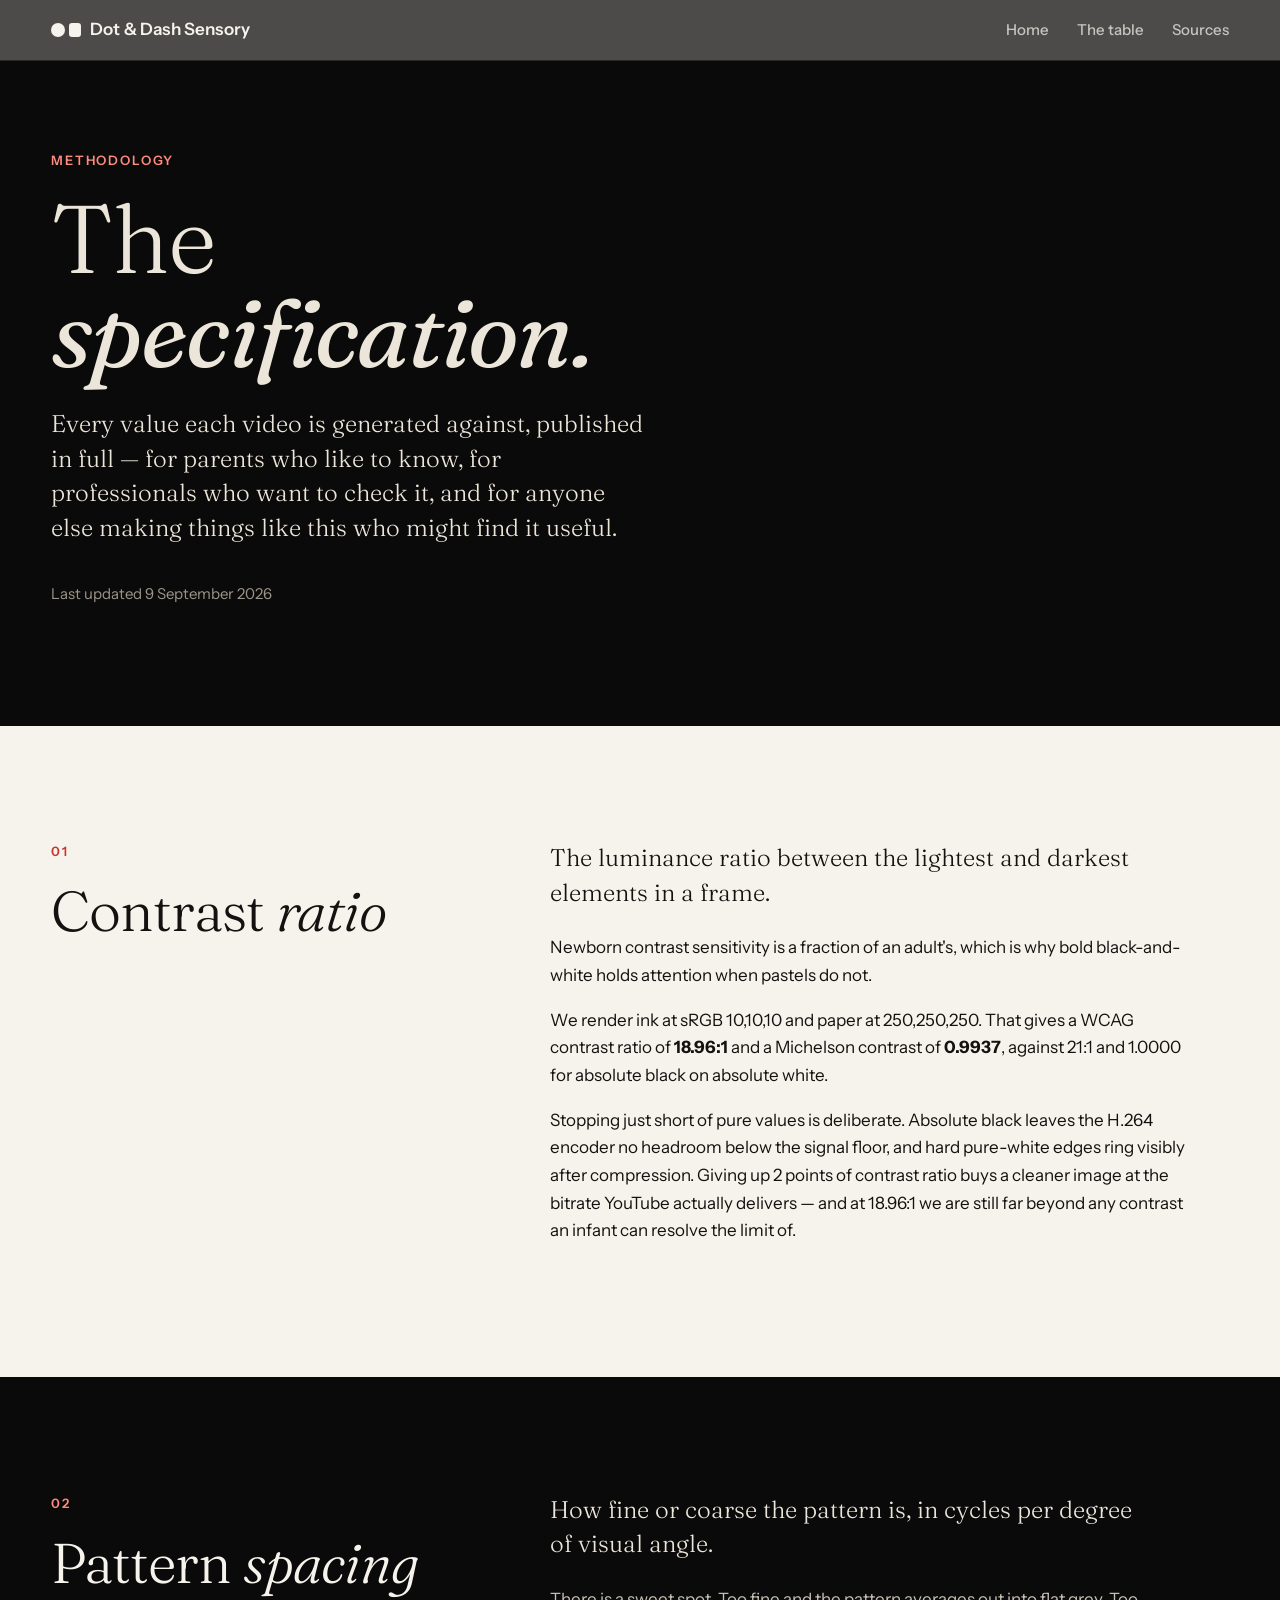
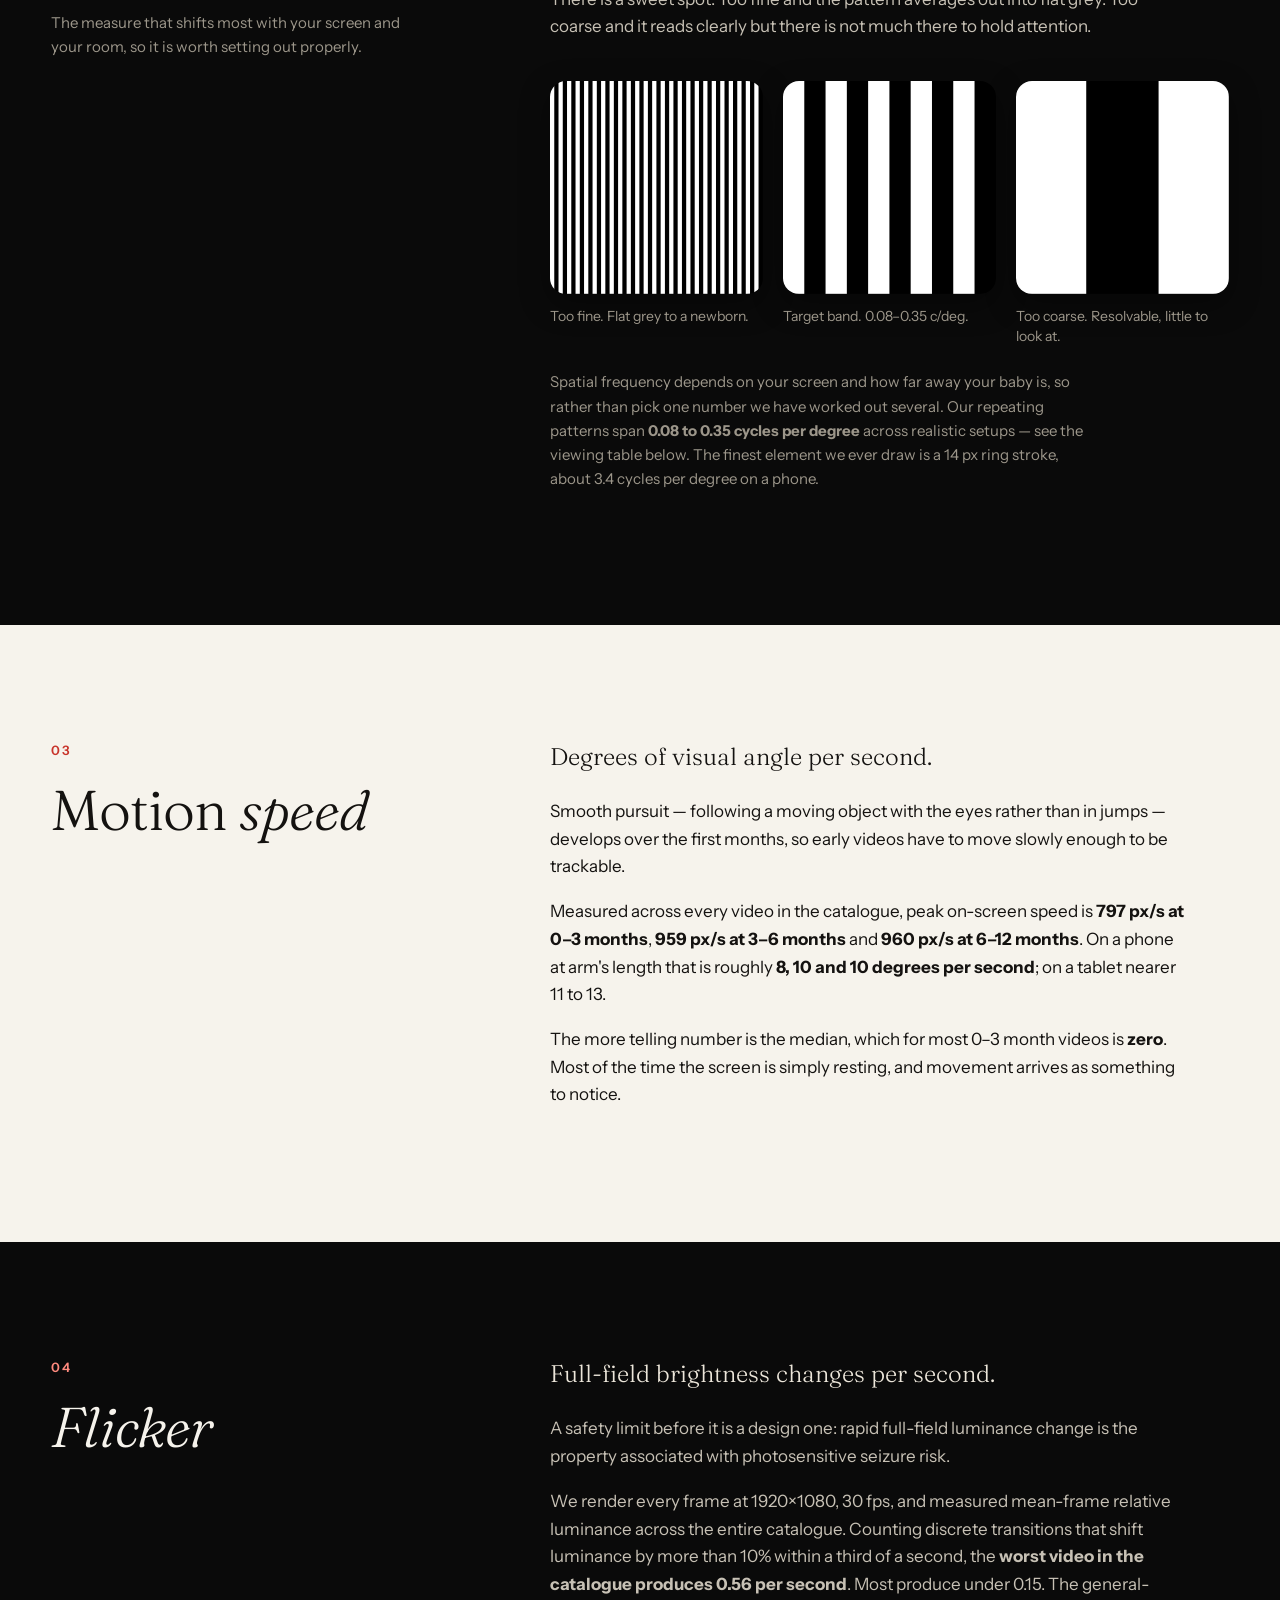
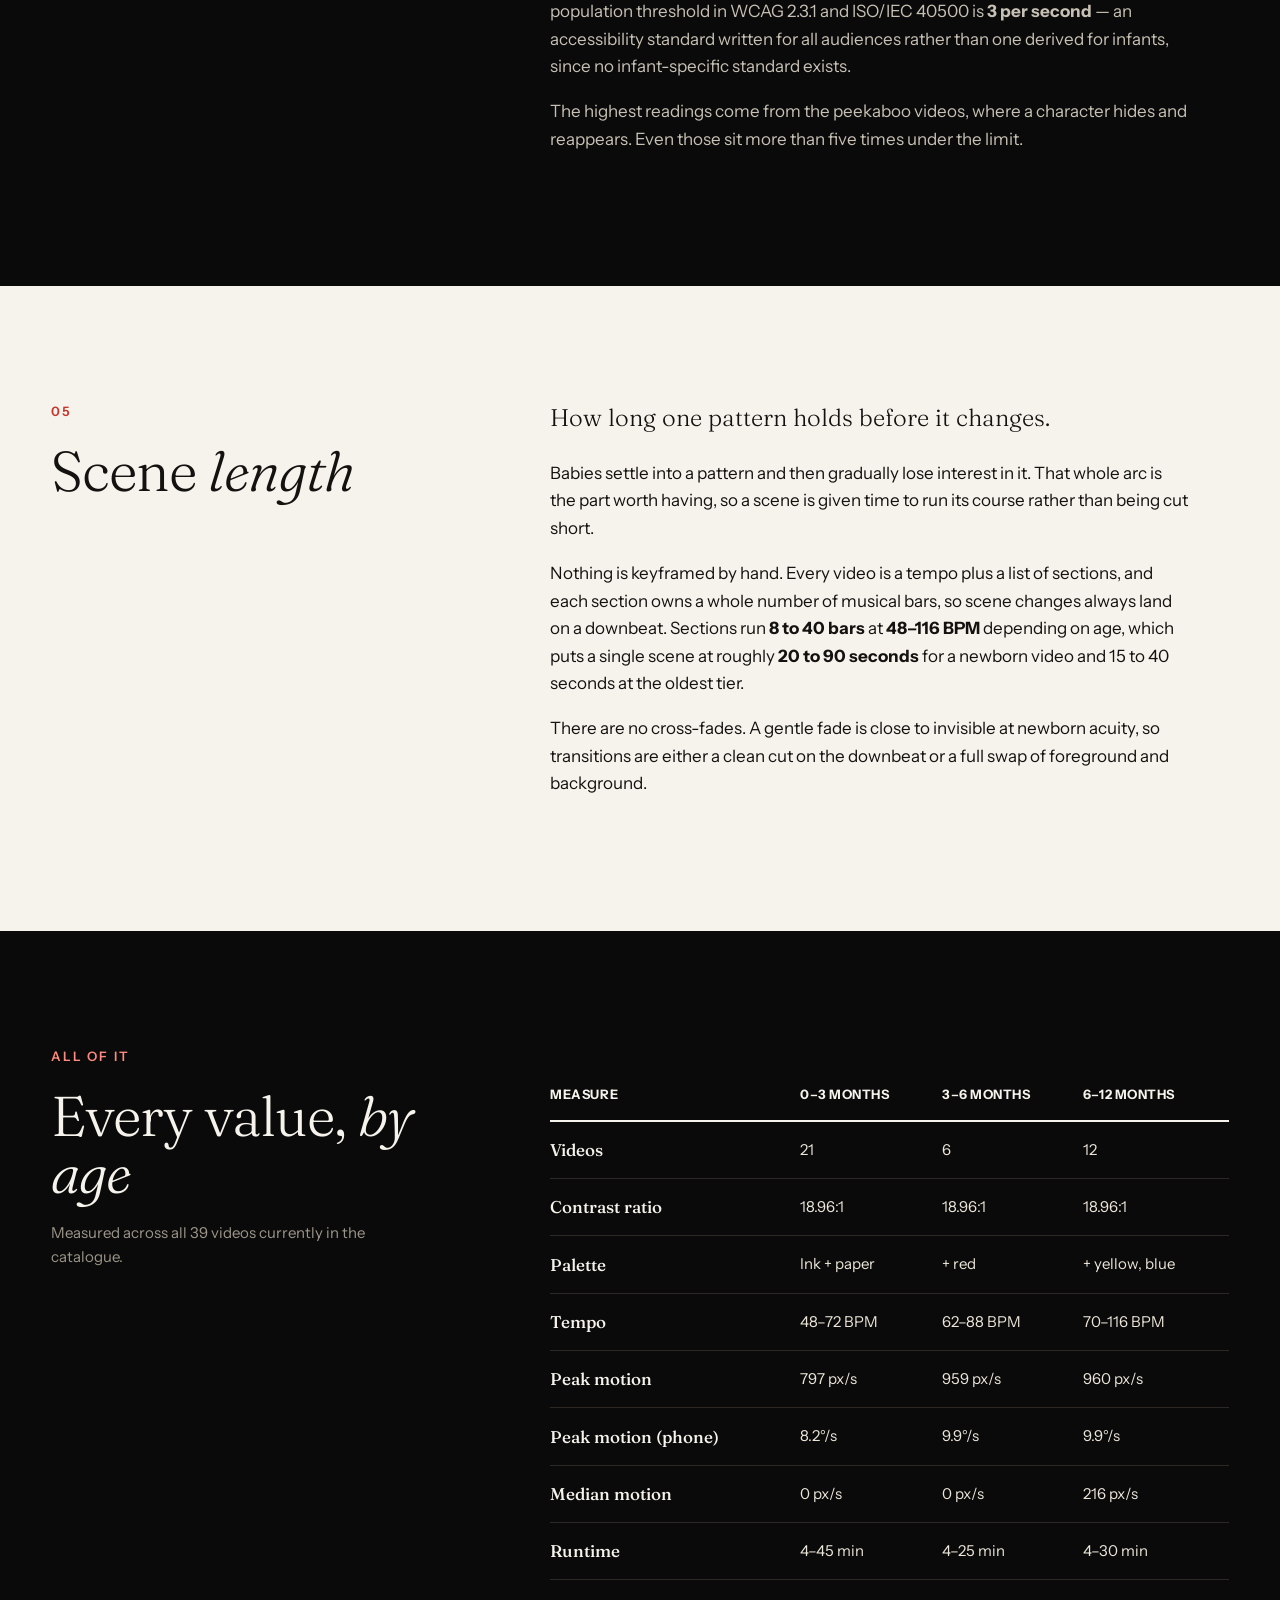
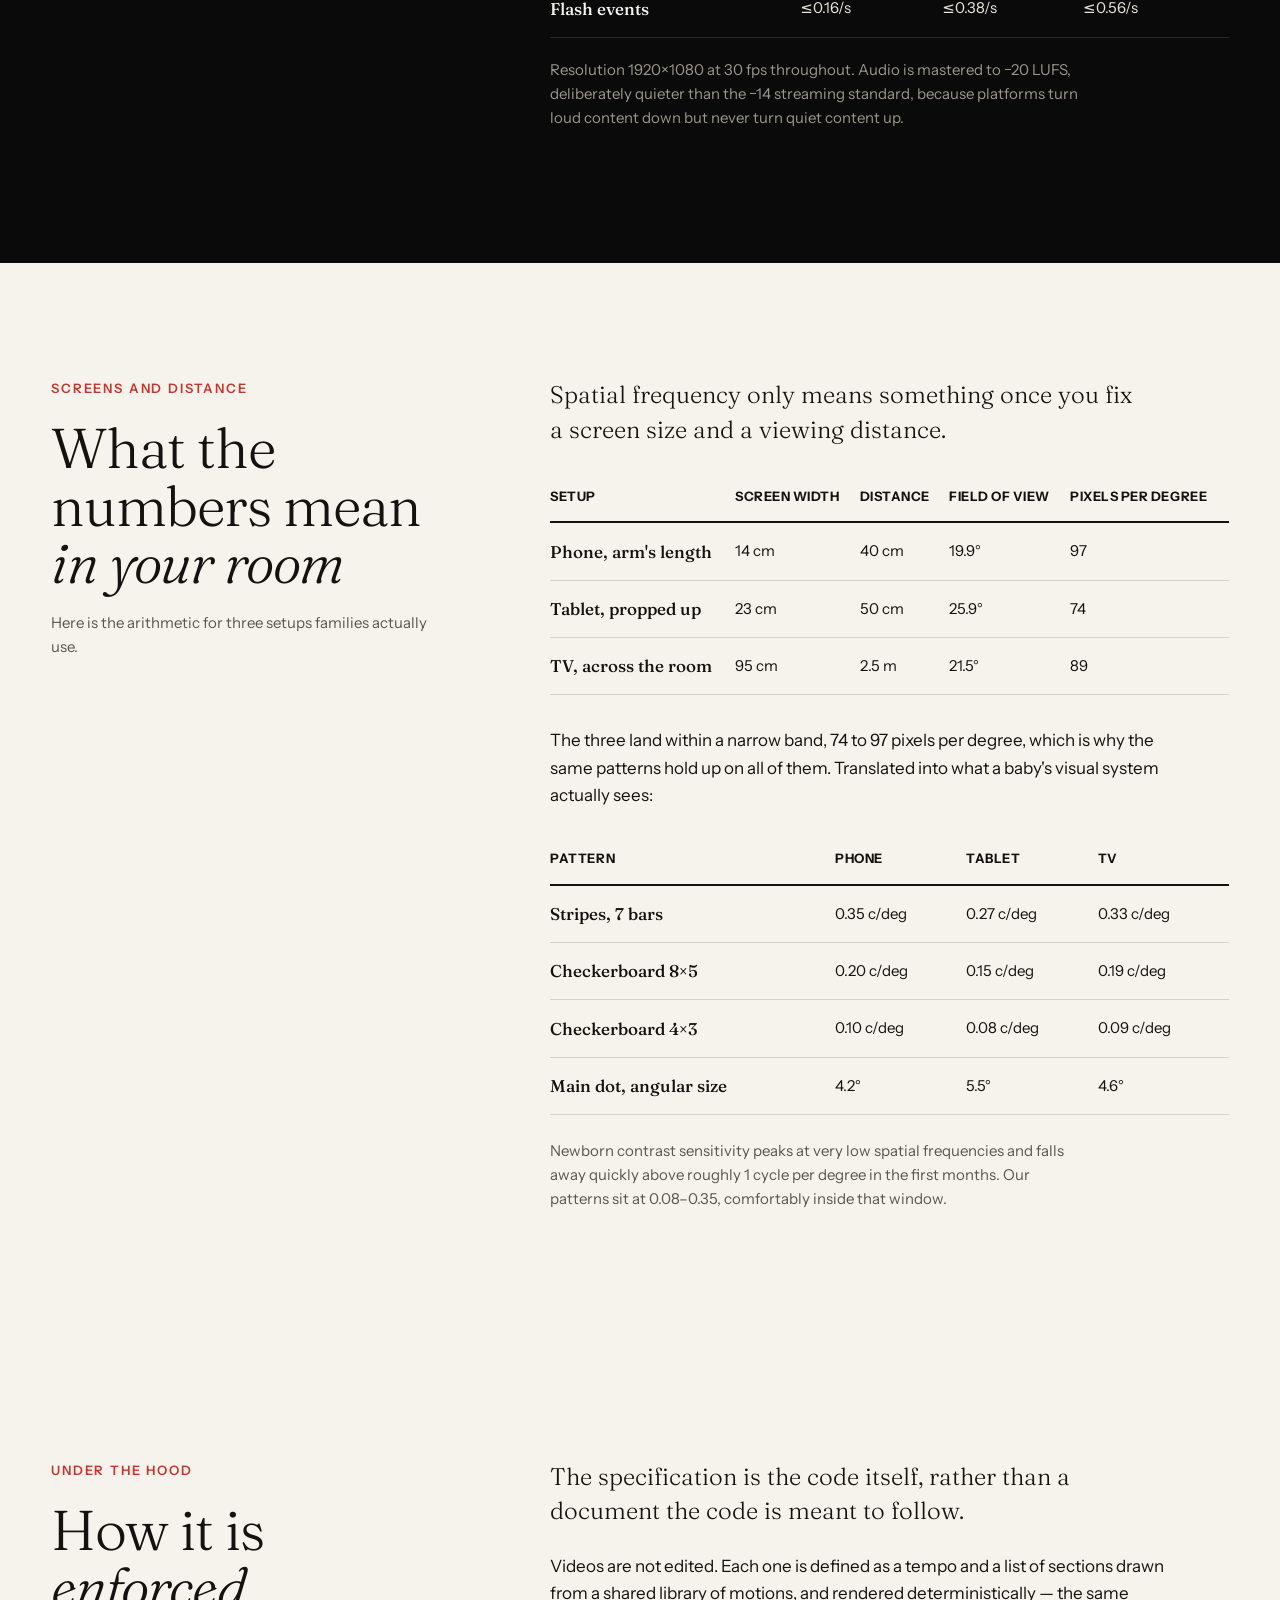
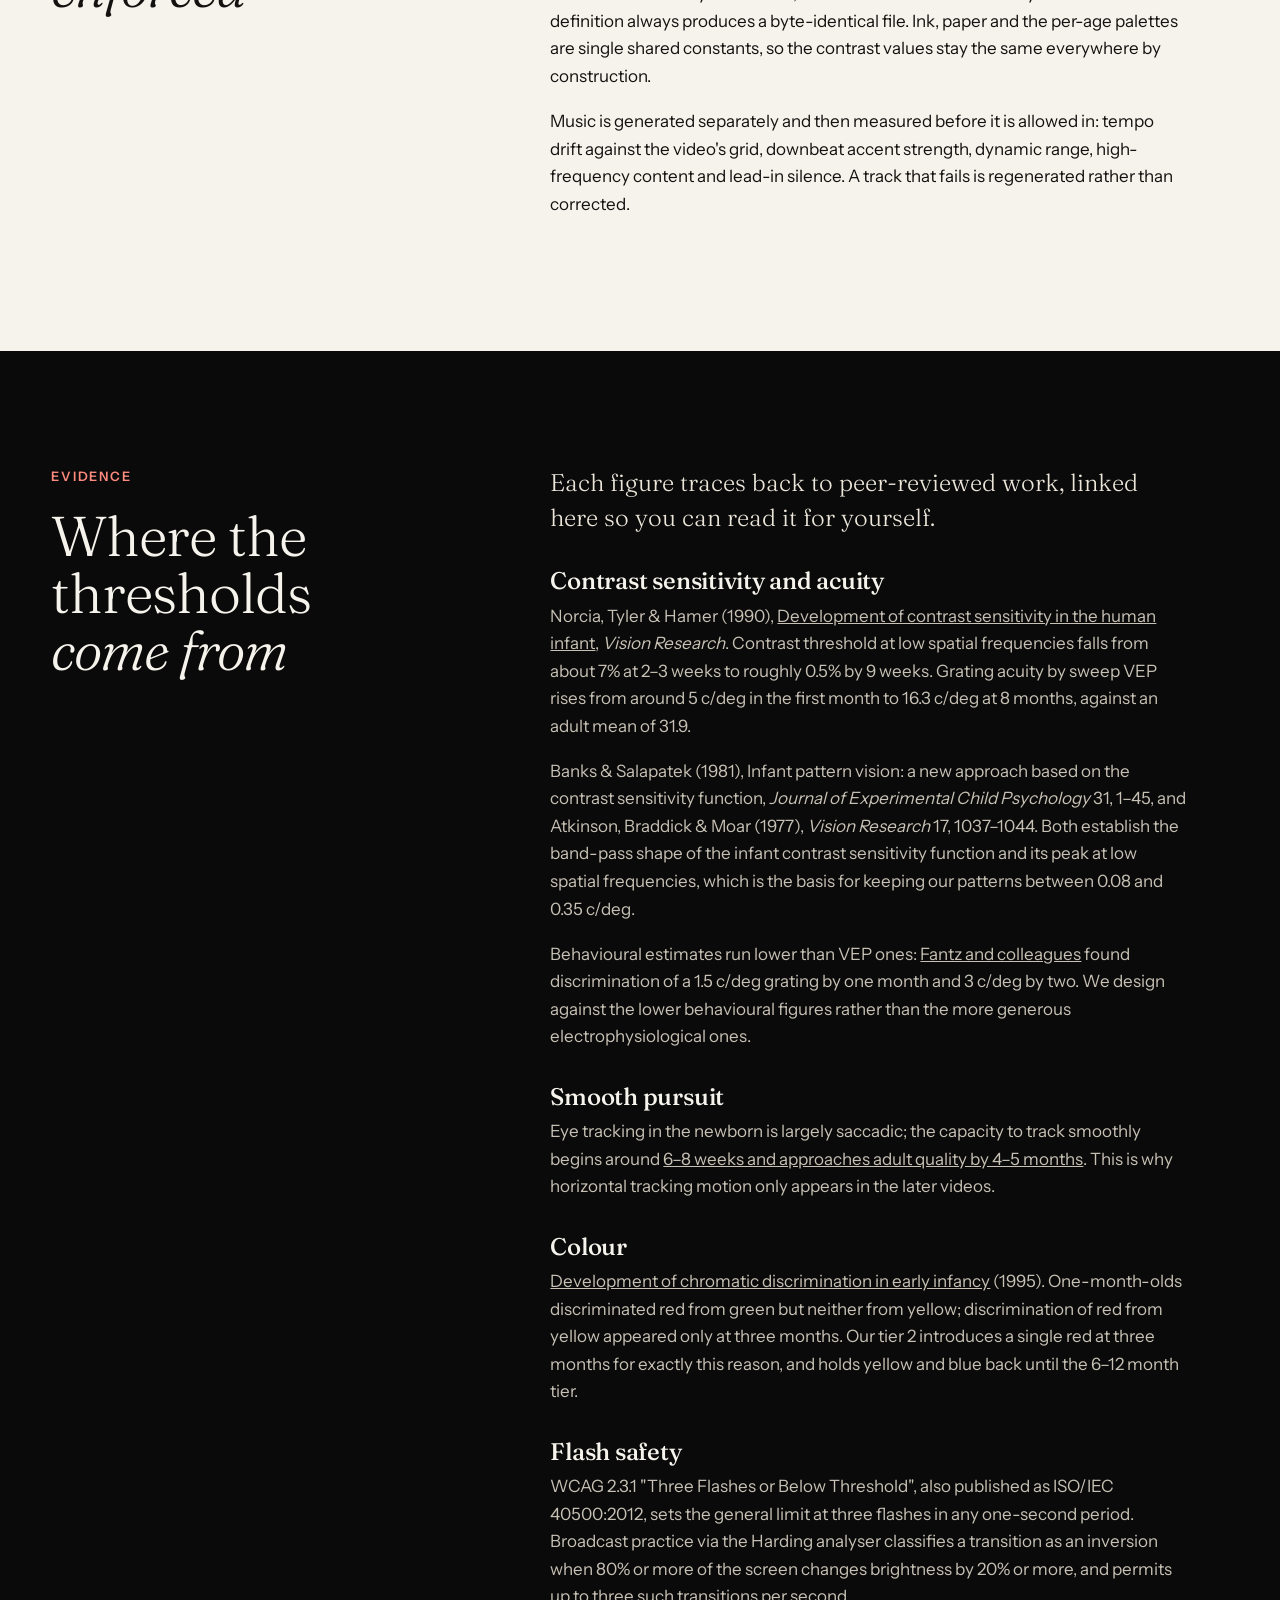
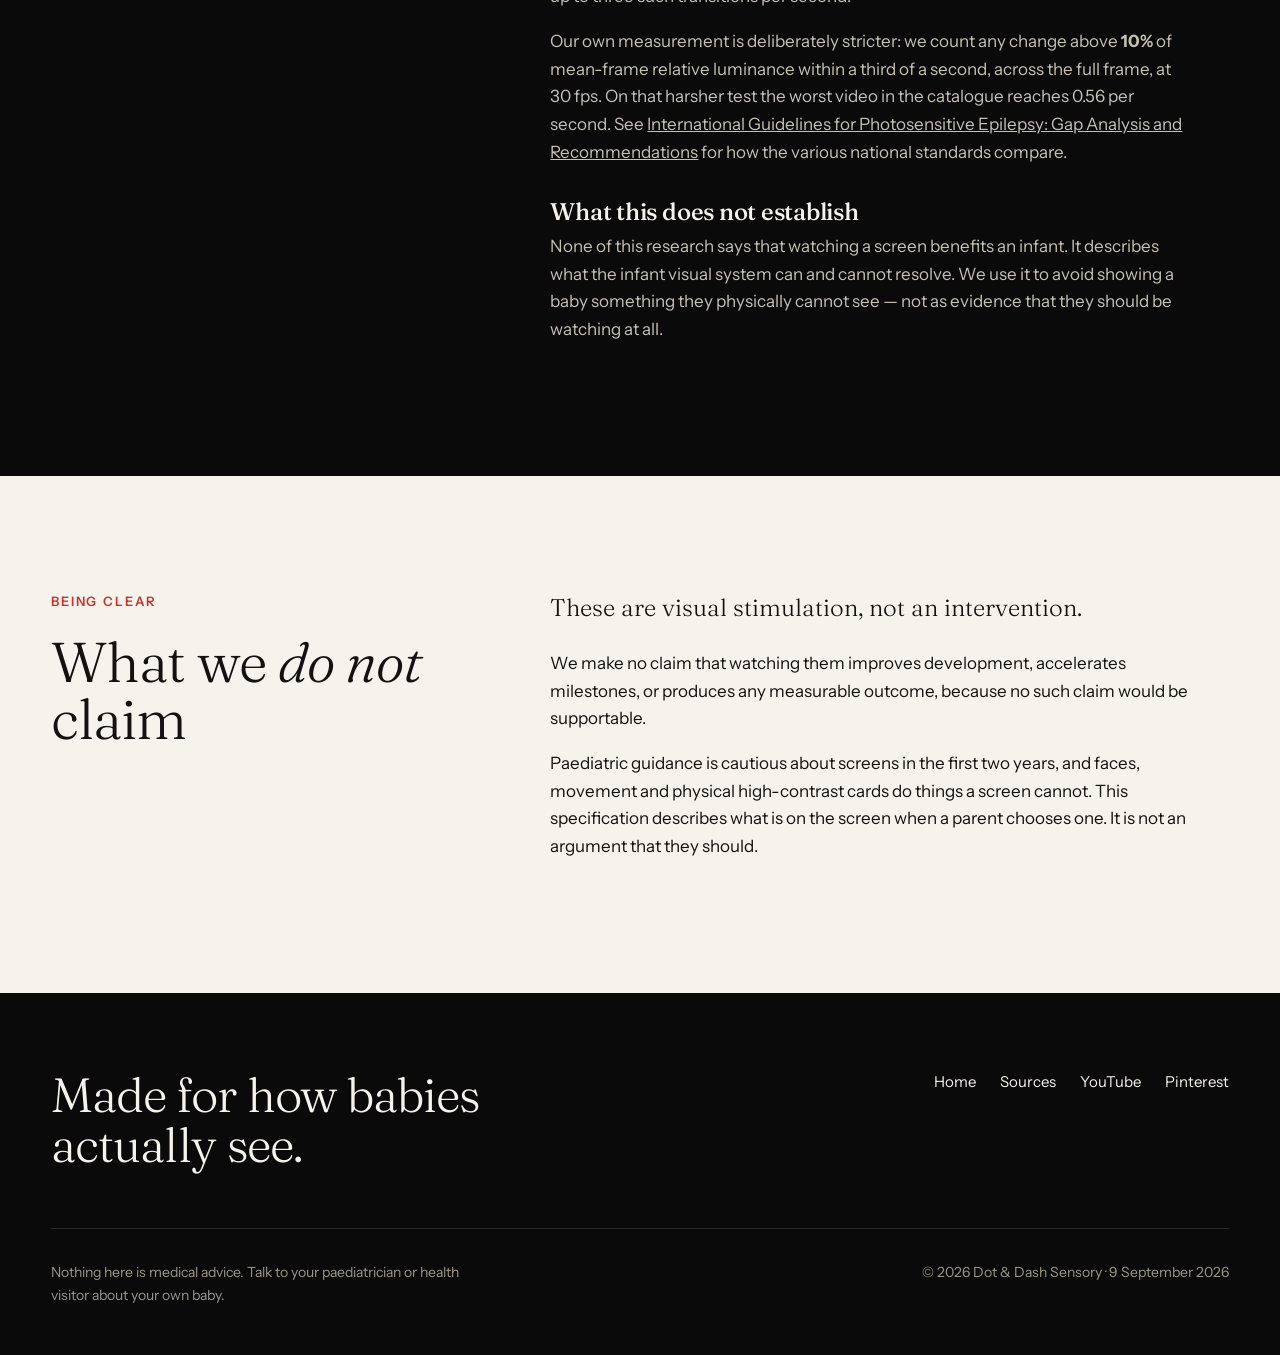
==== commit 41e31c86: "Add files via upload" ====
--- a/methodology.html
+++ b/methodology.html
@@ -5,230 +5,10 @@
 <meta name="viewport" content="width=device-width, initial-scale=1">
 <title>The specification — Dot &amp; Dash Sensory</title>
 <meta name="description" content="The published production specification for Dot &amp; Dash Sensory: contrast ratio, pattern spacing, motion speed, flicker limits and scene length, by age band from 0 to 12 months.">
-<link rel="icon" type="image/png" href="[data-uri]">
+<link rel="icon" type="image/png" href="/favicon.png">
 <meta name="theme-color" content="#0a0a0a">
 <link rel="canonical" href="https://dotanddashsensory.com/methodology.html">
-<style>
-@font-face{font-family:'Fraunces';font-style:normal;font-weight:300;font-display:swap;src:url([data-uri]) format('woff2')}
-@font-face{font-family:'Fraunces';font-style:normal;font-weight:400;font-display:swap;src:url([data-uri]) format('woff2')}
-@font-face{font-family:'Fraunces';font-style:normal;font-weight:500;font-display:swap;src:url([data-uri]) format('woff2')}
-@font-face{font-family:'Fraunces';font-style:italic;font-weight:400;font-display:swap;src:url([data-uri]) format('woff2')}
-@font-face{font-family:'Fraunces';font-style:italic;font-weight:300;font-display:swap;src:url([data-uri]) format('woff2')}
-@font-face{font-family:'InstrumentSans';font-style:normal;font-weight:400;font-display:swap;src:url([data-uri]) format('woff2')}
-@font-face{font-family:'InstrumentSans';font-style:normal;font-weight:500;font-display:swap;src:url([data-uri]) format('woff2')}
-@font-face{font-family:'InstrumentSans';font-style:normal;font-weight:600;font-display:swap;src:url([data-uri]) format('woff2')}
-@font-face{font-family:'InstrumentSans';font-style:normal;font-weight:700;font-display:swap;src:url([data-uri]) format('woff2')}
-
-:root{
-  --black:#0a0a0a;
-  --paper:#f6f3ec;
-  --paper-2:#efe9dd;
-  --ink:#141210;
-  --dim:#5c574e;
-  --line:#d9d2c4;
-  --line-dk:#2b2825;
-  --cream-on-black:#ece6da;
-  --dim-on-black:#9c968a;
-  --accent:#c8342b;
-  --pad:clamp(1.25rem,4vw,4rem);
-  --gut:clamp(1rem,1.6vw,1.75rem);
-  --max:1480px;
-  --shadow:0 1px 2px rgba(20,18,16,.04),0 8px 24px rgba(20,18,16,.08),0 24px 60px rgba(20,18,16,.10);
-  --shadow-lg:0 2px 4px rgba(20,18,16,.06),0 20px 50px rgba(20,18,16,.16),0 40px 90px rgba(20,18,16,.14);
-}
-
-*,*::before,*::after{box-sizing:border-box}
-html{-webkit-text-size-adjust:100%;scroll-behavior:smooth}
-
-body{
-  margin:0;background:var(--paper);color:var(--ink);
-  font-family:'InstrumentSans',system-ui,sans-serif;
-  font-size:1.0625rem;line-height:1.62;overflow-x:hidden;
-  -webkit-font-smoothing:antialiased;
-}
-
-.g{display:grid;grid-template-columns:repeat(12,minmax(0,1fr));column-gap:var(--gut);
-   max-width:var(--max);margin:0 auto;padding:0 var(--pad)}
-.c1-13{grid-column:1/13}.c1-6{grid-column:1/7}.c1-7{grid-column:1/8}.c1-5{grid-column:1/6}
-.c7-13{grid-column:7/13}.c8-13{grid-column:8/13}.c6-13{grid-column:6/13}.c2-12{grid-column:2/12}
-.c1-4{grid-column:1/5}.c5-13{grid-column:5/13}
-@media (max-width:60rem){
-  .c1-6,.c1-7,.c1-5,.c7-13,.c8-13,.c6-13,.c2-12,.c1-4,.c5-13{grid-column:1/13}
-}
-
-/* ── type ── */
-.serif{font-family:'Fraunces',Georgia,'Times New Roman',serif;font-optical-sizing:auto}
-h1,h2,h3{font-family:'Fraunces',Georgia,'Times New Roman',serif;margin:0;font-optical-sizing:auto}
-h1{font-size:clamp(2.9rem,7.5vw,6.5rem);line-height:.98;letter-spacing:-.02em;
-   font-weight:340;font-variation-settings:'opsz' 144}
-h1 em{font-style:italic;font-weight:400}
-h2{font-size:clamp(2rem,4.6vw,3.5rem);line-height:1.02;letter-spacing:-.018em;
-   font-weight:360;font-variation-settings:'opsz' 90}
-h2 em{font-style:italic}
-h3{font-size:1.5rem;line-height:1.14;letter-spacing:-.01em;font-weight:460;
-   font-variation-settings:'opsz' 30;margin-bottom:.5rem}
-.kicker{font-family:'InstrumentSans',sans-serif;font-size:.8125rem;font-weight:600;
-  letter-spacing:.14em;text-transform:uppercase;color:var(--accent);margin:0 0 1.25rem}
-.dark .kicker{color:#e98b84}
-p{margin:0 0 1.1rem;max-width:58ch}
-.lede{font-size:clamp(1.1875rem,1.9vw,1.5rem);line-height:1.44;max-width:40ch;
-  font-family:'Fraunces',Georgia,serif;font-weight:330;font-variation-settings:'opsz' 40;color:var(--ink)}
-.dark .lede{color:var(--cream-on-black)}
-.sm{font-size:.9375rem;color:var(--dim);max-width:54ch}
-.dark .sm{color:var(--dim-on-black)}
-a{color:inherit}
-
-.dark{background:var(--black);color:var(--cream-on-black)}
-.dark p{color:#c7c1b5}
-.dark h1,.dark h2,.dark h3{color:var(--paper)}
-section{padding:clamp(4.5rem,9vw,9rem) 0;position:relative}
-section.snug{padding:clamp(3rem,5vw,5rem) 0}
-
-/* ── link button ── */
-.btn{display:inline-flex;align-items:center;gap:.6rem;font-weight:600;font-size:1rem;
-  text-decoration:none;color:var(--paper);background:var(--black);
-  padding:.85rem 1.5rem;border-radius:100px;transition:transform .2s ease,box-shadow .2s ease}
-.btn:hover{transform:translateY(-2px);box-shadow:var(--shadow)}
-.btn .arw{transition:transform .2s ease}
-.btn:hover .arw{transform:translateX(3px)}
-.dark .btn{background:var(--paper);color:var(--black)}
-.link{display:inline-flex;align-items:center;gap:.5rem;font-weight:600;text-decoration:none;
-  border-bottom:2px solid var(--accent);padding-bottom:2px}
-.link:hover{border-bottom-color:currentColor}
-
-/* ── nav ── */
-.nav{position:sticky;top:0;z-index:50;background:rgba(246,243,236,.82);
-  backdrop-filter:saturate(1.2) blur(14px);border-bottom:1px solid var(--line)}
-.dark .nav,.nav.on-dark{background:rgba(10,10,10,.72);border-bottom-color:var(--line-dk)}
-.nav .row{display:flex;align-items:center;justify-content:space-between;gap:2rem;padding:1rem 0}
-.mark{display:inline-flex;align-items:center;gap:.55rem;text-decoration:none;color:inherit;font-weight:600;letter-spacing:.01em;white-space:nowrap}
-@media (max-width:26rem){.mark{font-size:.9375rem;gap:.4rem}}
-.mark svg{display:block;flex:none}
-.nav nav{display:flex;gap:1.75rem;font-size:.9375rem;font-weight:500}
-.nav nav a{text-decoration:none;opacity:.72;transition:opacity .15s}
-.nav nav a:hover{opacity:1}
-@media (max-width:34rem){.nav nav a.hide-s{display:none}.nav nav{gap:1.1rem;font-size:.875rem}.nav .row{gap:.75rem}}
-@media (max-width:24rem){.nav nav a:last-child{display:none}}
-
-/* ── hero ── */
-.hero{background:var(--black);color:var(--cream-on-black);padding:clamp(3rem,7vw,6.5rem) 0 clamp(4rem,8vw,7rem);position:relative;overflow:hidden}
-.hero .g{align-items:center;position:relative;z-index:2}
-.hero h1{margin-bottom:1.75rem}
-.hero .lede{margin-bottom:2.25rem;color:var(--cream-on-black)}
-.hero .cta{display:flex;gap:1rem;flex-wrap:wrap;align-items:center}
-
-/* stimulus viewer */
-.viewer{position:relative;aspect-ratio:1;border-radius:24px;overflow:hidden;
-  box-shadow:var(--shadow-lg);background:#000}
-.viewer svg{position:absolute;inset:0;width:100%;height:100%;transition:filter .5s cubic-bezier(.4,0,.2,1),opacity .5s ease}
-.viewer .glow{position:absolute;inset:0;pointer-events:none;
-  box-shadow:inset 0 0 120px rgba(0,0,0,.5);border-radius:24px}
-.viewer .tag{position:absolute;left:1rem;bottom:1rem;z-index:3;
-  background:rgba(246,243,236,.94);color:var(--black);font-size:.8125rem;font-weight:600;
-  padding:.4rem .8rem;border-radius:100px;backdrop-filter:blur(6px)}
-.ages{display:flex;flex-wrap:wrap;gap:.5rem;margin-top:1.25rem}
-.ages button{font:inherit;font-size:.875rem;font-weight:600;padding:.5rem .95rem;cursor:pointer;
-  background:transparent;color:var(--cream-on-black);border:1.5px solid #34322e;border-radius:100px;
-  transition:all .16s ease}
-.ages button:hover{border-color:#5c574e}
-.ages button[aria-pressed="true"]{background:var(--paper);color:var(--black);border-color:var(--paper)}
-.viewer-note{font-size:.9rem;color:var(--dim-on-black);margin:.9rem 0 0;min-height:2.8em;max-width:38ch}
-@media (max-width:60rem){
-  .hero .viewer-wrap{margin-top:3rem;max-width:440px}
-  .hero .g{align-items:start}
-}
-
-/* ── marquee of patterns ── */
-.marquee{background:var(--paper-2);border-top:1px solid var(--line);border-bottom:1px solid var(--line);padding:1.75rem 0;overflow:hidden}
-.marquee .track{display:flex;gap:1.25rem;width:max-content;animation:slide 40s linear infinite}
-@keyframes slide{to{transform:translateX(-50%)}}
-.marquee:hover .track{animation-play-state:paused}
-.marquee .tile{width:88px;height:88px;border-radius:14px;overflow:hidden;flex:none;box-shadow:var(--shadow)}
-.marquee .tile svg{display:block;width:100%;height:100%}
-@media (prefers-reduced-motion:reduce){.marquee .track{animation:none;flex-wrap:wrap;width:auto;justify-content:center}}
-
-/* ── feature: contrast comparison ── */
-.slab{background:var(--black);color:var(--cream-on-black);border-radius:28px;padding:clamp(2rem,4vw,3.5rem);box-shadow:var(--shadow-lg)}
-.pair{display:grid;grid-template-columns:1fr 1fr;gap:1.25rem;margin-top:2rem}
-.pair figure{margin:0}
-.pair .frame{aspect-ratio:1;border-radius:16px;overflow:hidden;box-shadow:0 10px 30px rgba(0,0,0,.4)}
-.pair .frame svg{display:block;width:100%;height:100%}
-.pair figcaption{font-size:.875rem;color:var(--dim-on-black);margin-top:.85rem;line-height:1.4}
-@media (max-width:30rem){.pair{grid-template-columns:1fr}}
-
-/* ── numbered specs ── */
-.specs{margin-top:clamp(2rem,4vw,3rem);border-top:1px solid var(--line)}
-.spec{display:grid;grid-template-columns:5.5rem 1fr;gap:1.5rem;padding:clamp(1.75rem,3vw,2.5rem) 0;border-bottom:1px solid var(--line);align-items:baseline}
-.spec .n{font-family:'Fraunces',Georgia,serif;font-size:2.75rem;font-weight:300;line-height:.9;
-  font-variation-settings:'opsz' 60;color:var(--accent)}
-.spec .t p{margin-bottom:0;color:var(--dim)}
-.spec .t p{max-width:52ch}
-@media (max-width:30rem){.spec{grid-template-columns:1fr;gap:.35rem}.spec .n{font-size:2.25rem}}
-
-/* ── data table ── */
-.data{width:100%;border-collapse:collapse;font-size:.9375rem;margin:1.5rem 0 0}
-.data caption{text-align:left;color:var(--dim);font-size:.9375rem;padding-bottom:1rem}
-.data th,.data td{text-align:left;padding:.9rem 1rem .9rem 0;border-bottom:1px solid var(--line)}
-.data thead th{border-bottom:2px solid var(--ink);font-weight:700;font-size:.8125rem;letter-spacing:.04em;text-transform:uppercase}
-.data tbody th{font-weight:500;font-family:'Fraunces',Georgia,serif;font-size:1.0625rem}
-
-/* ── faq ── */
-.faq{border-top:1px solid var(--line)}
-.faq details{border-bottom:1px solid var(--line)}
-.faq summary{cursor:pointer;list-style:none;padding:1.3rem 3rem 1.3rem 0;position:relative;
-  font-family:'Fraunces',Georgia,serif;font-size:clamp(1.125rem,1.7vw,1.375rem);font-weight:440;
-  font-variation-settings:'opsz' 32;letter-spacing:-.01em;line-height:1.25;transition:color .15s}
-.faq summary:hover{color:var(--accent)}
-.faq summary::-webkit-details-marker{display:none}
-.faq summary::after{content:"";position:absolute;right:.5rem;top:1.55rem;width:.7rem;height:.7rem;
-  border-right:2px solid currentColor;border-bottom:2px solid currentColor;transform:rotate(45deg);
-  transform-origin:60% 60%;transition:transform .22s ease;opacity:.6}
-.faq details[open] summary::after{transform:rotate(-135deg)}
-.faq details[open] summary{color:var(--ink)}
-.faq .a{padding:0 3rem 1.6rem 0}
-.faq .a p{color:var(--dim);max-width:60ch}
-.faq .a p:last-child{margin-bottom:0}
-
-/* ── flags ── */
-.flag{display:inline-block;font-size:.9em;font-weight:600;padding:.05em .45em;
-  border:1.5px dashed var(--accent);color:var(--accent);border-radius:4px}
-.draftbar{background:var(--accent);color:#fff;font-size:.9375rem;font-weight:500;padding:.8rem var(--pad);text-align:center;width:100%;display:block}
-
-/* ── footer ── */
-footer{background:var(--black);color:var(--dim-on-black);padding:clamp(3.5rem,6vw,5.5rem) 0 3rem}
-footer .top{display:flex;justify-content:space-between;gap:2.5rem;flex-wrap:wrap;padding-bottom:2.5rem;border-bottom:1px solid var(--line-dk)}
-footer .big{font-family:'Fraunces',Georgia,serif;font-size:clamp(1.75rem,4vw,3rem);font-weight:320;
-  font-variation-settings:'opsz' 60;color:var(--paper);max-width:16ch;line-height:1.05;letter-spacing:-.02em}
-footer a{color:var(--paper);text-decoration:none}
-footer nav{display:flex;gap:1.5rem;font-size:.9375rem;flex-wrap:wrap}
-footer .bottom{padding-top:2rem;display:flex;justify-content:space-between;gap:1.5rem;flex-wrap:wrap;font-size:.875rem}
-footer .bottom p{max-width:46ch;margin:0}
-
-:focus-visible{outline:3px solid var(--accent);outline-offset:3px;border-radius:2px}
-.dark :focus-visible,footer :focus-visible,.hero :focus-visible{outline-color:#e98b84}
-@media (prefers-reduced-motion:reduce){html{scroll-behavior:auto}*{transition-duration:.01ms !important;animation:none !important}}
-
-
-/* ── dark-context colour fixes ── */
-:root{--accent-dk:#ff8a7e}
-.hero,footer,.dark,.slab{--accent:var(--accent-dk)}
-.hero .kicker,footer .kicker,.dark .kicker,.slab .kicker{color:var(--accent-dk)}
-.hero .flag,footer .flag,.dark .flag,.slab .flag{color:var(--accent-dk);border-color:var(--accent-dk)}
-.hero .sm,footer .sm,.dark .sm,.slab .sm{color:var(--dim-on-black)}
-.dark .spec .t p,.dark .data caption{color:var(--dim-on-black)}
-.dark .data th,.dark .data td{border-bottom-color:var(--line-dk)}
-.dark .data thead th{border-bottom-color:var(--paper);color:var(--paper)}
-.dark .data tbody th{color:var(--paper)}
-.dark .specs,.dark .spec{border-color:var(--line-dk)}
-/* nav must invert its text, not just its background */
-.nav.on-dark{color:var(--paper)}
-.nav.on-dark .mark,.nav.on-dark nav a{color:var(--paper)}
-.nav:not(.on-dark){color:var(--ink)}
-.nav:not(.on-dark) .mark,.nav:not(.on-dark) nav a{color:var(--ink)}
-.dark .link{border-bottom-color:var(--accent-dk)}
-.hero .link{border-bottom-color:var(--accent-dk)}
-
-</style>
+<link rel="stylesheet" href="/style.css">
 <script type="application/ld+json">
 {"@context":"https://schema.org","@type":"TechArticle","headline":"The specification behind Dot & Dash Sensory videos","description":"Published production specification: contrast ratio, pattern spacing, motion speed, flicker limits and scene length, by age band from 0 to 12 months.","url":"https://dotanddashsensory.com/methodology.html","datePublished":"2026-09-09","dateModified":"2026-09-09","author":{"@type":"Organization","name":"Dot & Dash Sensory"},"publisher":{"@type":"Organization","name":"Dot & Dash Sensory"}}
 </script>
@@ -316,7 +96,7 @@
     <div class="c6-13">
       <p class="lede" style="margin-bottom:1.5rem">Full-field brightness changes per second.</p>
       <p>A safety limit before it is a design one: rapid full-field luminance change is the property associated with photosensitive seizure risk.</p>
-      <p>We render every frame at 1920×1080, 30&nbsp;fps, and measured mean-frame relative luminance across the entire catalogue. Counting discrete transitions that shift luminance by more than 10% within a third of a second, the <strong>worst video in the catalogue produces 0.56 per second</strong>. Most produce under 0.15. The generally accepted threshold is <strong>3 per second</strong>.</p>
+      <p>We render every frame at 1920×1080, 30&nbsp;fps, and measured mean-frame relative luminance across the entire catalogue. Counting discrete transitions that shift luminance by more than 10% within a third of a second, the <strong>worst video in the catalogue produces 0.56 per second</strong>. Most produce under 0.15. The general-population threshold in WCAG 2.3.1 and ISO/IEC 40500 is <strong>3 per second</strong> — an accessibility standard written for all audiences rather than one derived for infants, since no infant-specific standard exists.</p>
       <p>The highest readings come from the peekaboo videos, where a character hides and reappears. Even those sit more than five times under the limit.</p>
     </div>
   </div>
--- a/style.css
+++ b/style.css
@@ -0,0 +1,218 @@
+@font-face{font-family:'Fraunces';font-style:normal;font-weight:300;font-display:swap;src:url([data-uri]) format('woff2')}
+@font-face{font-family:'Fraunces';font-style:normal;font-weight:400;font-display:swap;src:url([data-uri]) format('woff2')}
+@font-face{font-family:'Fraunces';font-style:normal;font-weight:500;font-display:swap;src:url([data-uri]